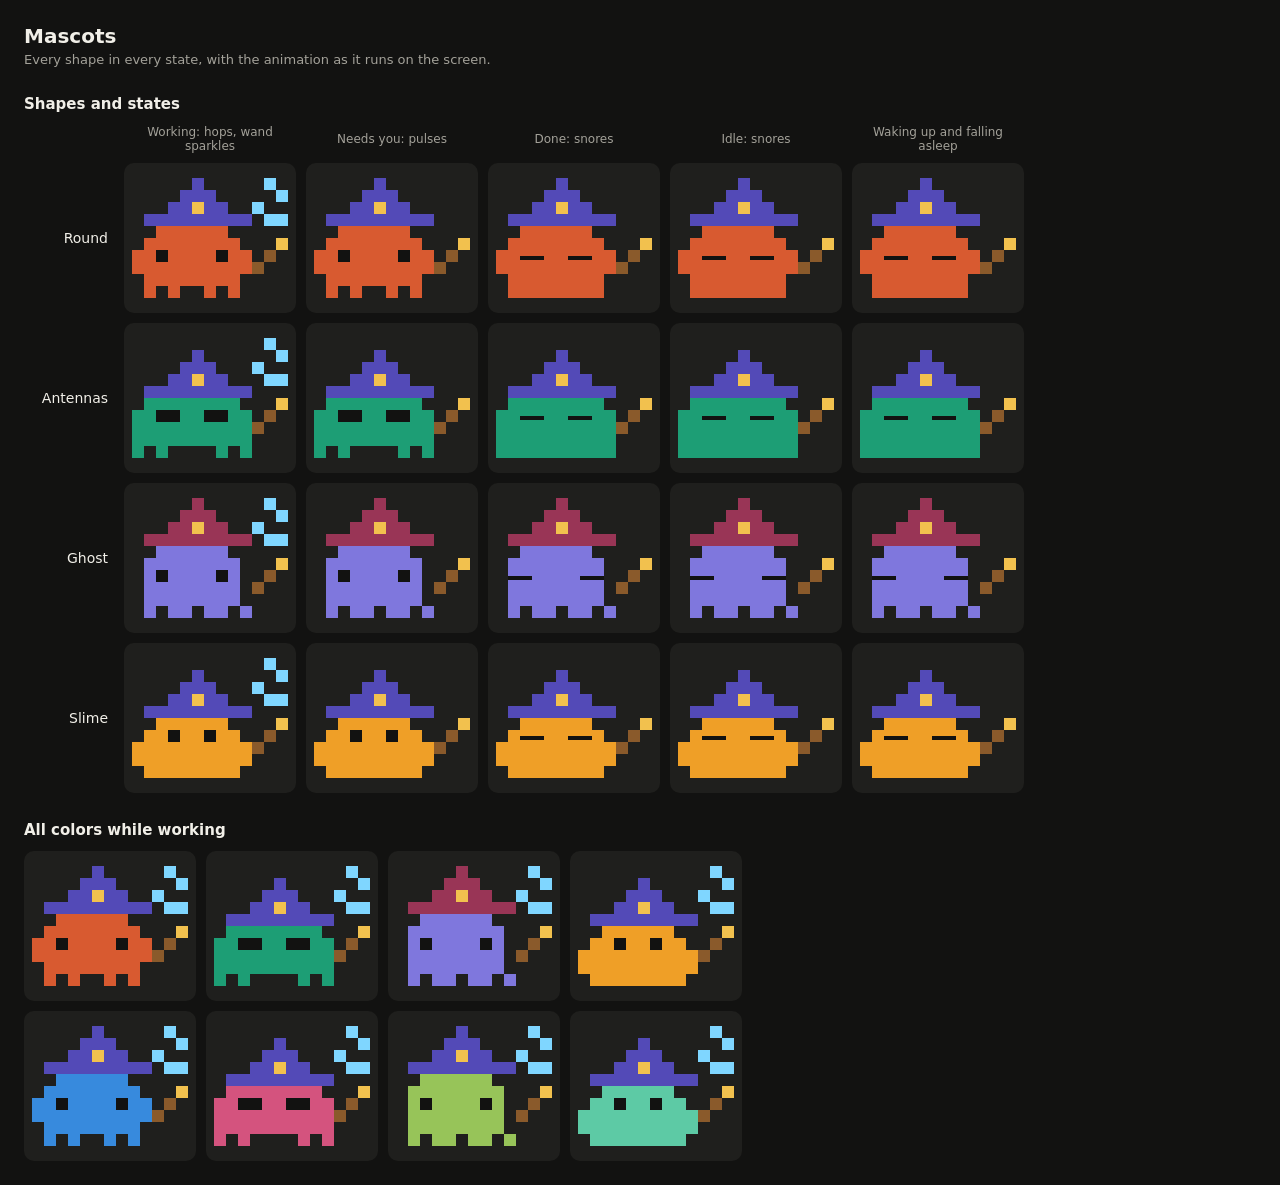
==== daemon/internal/server/web/gallery.html @ 6d56b07d "Let the mascot fall asleep when its agent stops working When an agent goes from working or waiting t" ====
<!doctype html>
<html lang="en">
<head>
<meta charset="utf-8">
<meta name="viewport" content="width=device-width, initial-scale=1">
<title>ai-desk mascots</title>
<style>
  body { margin: 0; padding: 24px; background: #121211; color: #f1efe8; font-family: system-ui, "Segoe UI", sans-serif; }
  h1 { font-size: 20px; font-weight: 600; margin: 0 0 4px; }
  h2 { font-size: 15px; font-weight: 600; margin: 28px 0 12px; }
  p { color: #a3a199; font-size: 13px; margin: 0; }
  .table { display: grid; grid-template-columns: 90px repeat(5, 172px); gap: 10px; align-items: center; }
  .colors { display: grid; grid-template-columns: repeat(4, 172px); gap: 10px; }
  .head { font-size: 12px; color: #a3a199; text-align: center; }
  .row { font-size: 14px; text-align: right; padding-right: 6px; }
  .cell { background: #1f1f1d; border-radius: 10px; height: 150px; display: flex; align-items: center; justify-content: center; }
  /* Twice the mascot's 78x60 canvas, so its pixels stay sharp. */
  .cell svg.mascot { width: 156px; height: 120px; }
</style>
<link rel="stylesheet" href="mascot.css">
</head>
<body>
<h1>Mascots</h1>
<p>Every shape in every state, with the animation as it runs on the screen.</p>

<h2>Shapes and states</h2>
<div class="table" id="states"></div>

<h2>All colors while working</h2>
<div class="colors" id="colors"></div>

<script src="mascot.js"></script>
<script>
const STATES = [
  ["working", "Working: hops, wand sparkles"],
  ["waiting", "Needs you: pulses"],
  ["done", "Done: snores"],
  ["idle", "Idle: snores"],
  ["cycle", "Waking up and falling asleep"],
];
const NAMES = ["Round", "Antennas", "Ghost", "Slime"];
// "cycle" isn't a status: it loops sleep, wake up, work, fall asleep (filled in below).
const cell = (index, status) => status === "cycle"
  ? `<div class="cell cycle" data-index="${index}"></div>`
  : `<div class="cell ${status}">${mascotSVG(index, status)}</div>`;

let html = `<div></div>${STATES.map(([, label]) => `<div class="head">${label}</div>`).join("")}`;
NAMES.forEach((name, shape) => {
  html += `<div class="row">${name}</div>${STATES.map(([status]) => cell(shape, status)).join("")}`;
});
document.getElementById("states").innerHTML = html;
document.getElementById("colors").innerHTML = COLORS.map((_, i) => cell(i, "working")).join("");

// Loop: asleep, wake up, work, fall asleep, again.
const PHASES = [
  ["sleep", 1000, "done", null],
  ["wake", TRANSITION, "working", "wake"],
  ["work", 1600, "working", null],
  ["fall", TRANSITION, "done", "sleep"],
];
const LOOP = PHASES.reduce((sum, [, ms]) => sum + ms, 0);
setInterval(() => {
  let t = Date.now() % LOOP;
  const [name, , status, kind] = PHASES.find(([, ms]) => (t -= ms) < 0);
  document.querySelectorAll(".cycle").forEach(el => {
    if (el.dataset.phase === name) return;
    el.dataset.phase = name;
    el.className = `cell cycle ${status}`;
    el.innerHTML = mascotSVG(Number(el.dataset.index), status, kind && { kind, ago: 0 });
  });
}, 50);
</script>
</body>
</html>
---- daemon/internal/server/web/mascot.css ----
/* The agent mascot, shared by the simulator and the gallery (mascot.js draws it). */
svg.mascot { image-rendering: pixelated; flex-shrink: 0; }
@keyframes bob { 0%, 100% { transform: translateY(0) } 50% { transform: translateY(-4px) } }
@keyframes pulse { 0%, 100% { opacity: 1 } 50% { opacity: .4 } }
.working svg.mascot { animation: bob .8s ease-in-out infinite; }
.waiting svg.mascot { animation: pulse 1.1s ease-in-out infinite; }
/* Two-frame animations inside the mascot (wand sparkles). */
.mascot .fr { animation: frames .7s linear infinite; }
@keyframes frames { 0%, 49.99% { opacity: 1 } 50%, 100% { opacity: 0 } }
/* Sleeping mascot: breathes, and Zs float up from the hat (3 s = SNORE in the script). */
.mascot .snore { animation: breathe 3s ease-in-out infinite; transform-box: fill-box; transform-origin: 50% 100%; }
@keyframes breathe { 0%, 100% { transform: scale(1, 1) } 50% { transform: scale(1.04, 1.08) } }
.mascot .zzz { opacity: 0; animation: zzz 3s linear infinite; transform-box: fill-box; transform-origin: center; }
@keyframes zzz {
  0% { transform: translate(0, 0) scale(.5); opacity: 0 }
  15% { opacity: 1 }
  100% { transform: translate(14px, -26px) scale(1.3); opacity: 0 }
}
/* Changing between asleep and awake (1.8 s = TRANSITION in mascot.js): seven
   eye frames shown in turn, played once; the last frame stays. Meanwhile the
   card's own hop or pulse waits. */
svg.mascot.changing { animation: none; }
.mascot .tr { opacity: 0; animation-duration: 1.8s; animation-timing-function: linear; animation-iteration-count: 1; animation-fill-mode: forwards; }

/* Waking up: asleep, eyes half open, open, a blink, open, a blink, then wide
   awake with a little hop. */
.mascot .wk0 { animation-name: wk0; }
.mascot .wk1 { animation-name: wk1; }
.mascot .wk2 { animation-name: wk2; }
.mascot .wk3 { animation-name: wk3; }
.mascot .wk4 { animation-name: wk4; }
.mascot .wk5 { animation-name: wk5; }
.mascot .wk6 { animation-name: wk6; }
@keyframes wk0 { 0%, 21.99% { opacity: 1 } 22%, 100% { opacity: 0 } }
@keyframes wk1 { 0%, 21.99% { opacity: 0 } 22%, 35.99% { opacity: 1 } 36%, 100% { opacity: 0 } }
@keyframes wk2 { 0%, 35.99% { opacity: 0 } 36%, 47.99% { opacity: 1 } 48%, 100% { opacity: 0 } }
@keyframes wk3 { 0%, 47.99% { opacity: 0 } 48%, 54.99% { opacity: 1 } 55%, 100% { opacity: 0 } }
@keyframes wk4 { 0%, 54.99% { opacity: 0 } 55%, 67.99% { opacity: 1 } 68%, 100% { opacity: 0 } }
@keyframes wk5 { 0%, 67.99% { opacity: 0 } 68%, 73.99% { opacity: 1 } 74%, 100% { opacity: 0 } }
@keyframes wk6 {
  0%, 73.99% { opacity: 0; transform: translateY(0) }
  74% { opacity: 1; transform: translateY(0) }
  84% { opacity: 1; transform: translateY(-4px) }
  100% { opacity: 1; transform: translateY(0) }
}

/* Falling asleep: eyes open, droop, snap open again, droop for longer, close,
   one last peek, closed. The mascot sinks a little as it settles. */
.mascot .fa0 { animation-name: fa0; }
.mascot .fa1 { animation-name: fa1; }
.mascot .fa2 { animation-name: fa2; }
.mascot .fa3 { animation-name: fa3; }
.mascot .fa4 { animation-name: fa4; }
.mascot .fa5 { animation-name: fa5; }
.mascot .fa6 { animation-name: fa6; }
@keyframes fa0 { 0%, 24.99% { opacity: 1 } 25%, 100% { opacity: 0 } }
@keyframes fa1 { 0%, 24.99% { opacity: 0 } 25%, 39.99% { opacity: 1 } 40%, 100% { opacity: 0 } }
@keyframes fa2 { 0%, 39.99% { opacity: 0 } 40%, 47.99% { opacity: 1 } 48%, 100% { opacity: 0 } }
@keyframes fa3 { 0%, 47.99% { opacity: 0 } 48%, 67.99% { opacity: 1 } 68%, 100% { opacity: 0 } }
@keyframes fa4 { 0%, 67.99% { opacity: 0 } 68%, 77.99% { opacity: 1 } 78%, 100% { opacity: 0 } }
@keyframes fa5 { 0%, 77.99% { opacity: 0 } 78%, 85.99% { opacity: 1 } 86%, 100% { opacity: 0 } }
@keyframes fa6 {
  0%, 85.99% { opacity: 0; transform: translateY(0) }
  86% { opacity: 1; transform: translateY(0) }
  93% { opacity: 1; transform: translateY(2px) }
  100% { opacity: 1; transform: translateY(0) }
}
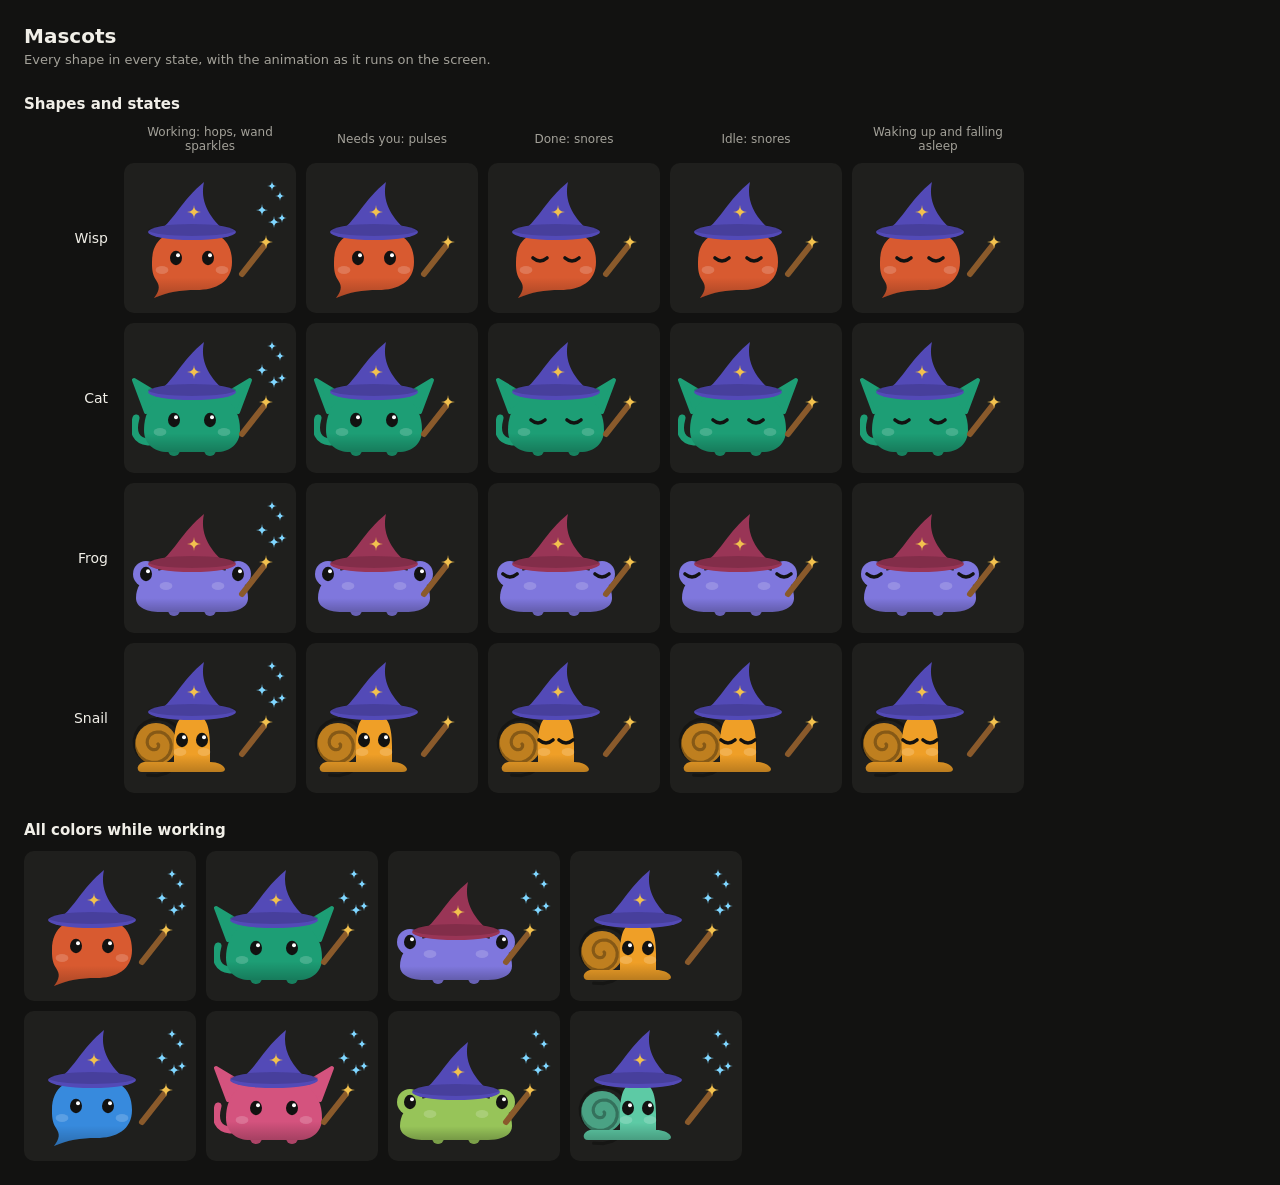
==== commit 8101c194: "Replace the pixel mascots with smooth ones: wisp, cat, frog and snail" ====
--- a/daemon/internal/server/web/gallery.html
+++ b/daemon/internal/server/web/gallery.html
@@ -14,7 +14,7 @@
   .head { font-size: 12px; color: #a3a199; text-align: center; }
   .row { font-size: 14px; text-align: right; padding-right: 6px; }
   .cell { background: #1f1f1d; border-radius: 10px; height: 150px; display: flex; align-items: center; justify-content: center; }
-  /* Twice the mascot's 78x60 canvas, so its pixels stay sharp. */
+  /* Twice the mascot's 78x60 canvas. */
   .cell svg.mascot { width: 156px; height: 120px; }
 </style>
 <link rel="stylesheet" href="mascot.css">
@@ -38,7 +38,7 @@
   ["idle", "Idle: snores"],
   ["cycle", "Waking up and falling asleep"],
 ];
-const NAMES = ["Round", "Antennas", "Ghost", "Slime"];
+const NAMES = ["Wisp", "Cat", "Frog", "Snail"];
 // "cycle" isn't a status: it loops sleep, wake up, work, fall asleep (filled in below).
 const cell = (index, status) => status === "cycle"
   ? `<div class="cell cycle" data-index="${index}"></div>`
@@ -51,24 +51,34 @@
 document.getElementById("states").innerHTML = html;
 document.getElementById("colors").innerHTML = COLORS.map((_, i) => cell(i, "working")).join("");
 
-// Loop: asleep, wake up, work, fall asleep, again.
+// Loop: asleep, wake up, work, fall asleep, again. Like the screen, each
+// redraw passes how long ago the last change started, so animations carry on
+// smoothly from it.
 const PHASES = [
-  ["sleep", 1000, "done", null],
-  ["wake", TRANSITION, "working", "wake"],
-  ["work", 1600, "working", null],
-  ["fall", TRANSITION, "done", "sleep"],
+  ["sleep", 1000, "done", "sleep"],
+  ["wake", TRANSITIONS.wake.ms, "working", "wake"],
+  ["work", 1600, "working", "wake"],
+  ["fall", TRANSITIONS.sleep.ms, "done", "sleep"],
 ];
 const LOOP = PHASES.reduce((sum, [, ms]) => sum + ms, 0);
 setInterval(() => {
-  let t = Date.now() % LOOP;
-  const [name, , status, kind] = PHASES.find(([, ms]) => (t -= ms) < 0);
+  const now = Date.now();
+  const loopStart = now - (now % LOOP);
+  let start = loopStart, phase;
+  for (const p of PHASES) { if (now < start + p[1]) { phase = p; break; } start += p[1]; }
+  const [name, , status, kind] = phase;
+  // When the current kind of change began: this phase for "wake"/"fall",
+  // the phase before it for "work"/"sleep".
+  const changeStart = name === "work" ? start - TRANSITIONS.wake.ms : name === "sleep" ? loopStart - TRANSITIONS.sleep.ms : start;
   document.querySelectorAll(".cycle").forEach(el => {
     if (el.dataset.phase === name) return;
     el.dataset.phase = name;
     el.className = `cell cycle ${status}`;
-    el.innerHTML = mascotSVG(Number(el.dataset.index), status, kind && { kind, ago: 0 });
+    // Like the screen: a change eases back from the pose the mascot has right now.
+    const pose = name === "wake" || name === "fall" ? poseOf(el.querySelector("svg.mascot")) : {};
+    el.innerHTML = mascotSVG(Number(el.dataset.index), status, { kind, ago: now - changeStart, ...pose });
   });
-}, 50);
+}, 20);
 </script>
 </body>
 </html>
--- a/daemon/internal/server/web/mascot.css
+++ b/daemon/internal/server/web/mascot.css
@@ -1,11 +1,11 @@
 /* The agent mascot, shared by the simulator and the gallery (mascot.js draws it). */
-svg.mascot { image-rendering: pixelated; flex-shrink: 0; }
+svg.mascot { flex-shrink: 0; }
 @keyframes bob { 0%, 100% { transform: translateY(0) } 50% { transform: translateY(-4px) } }
 @keyframes pulse { 0%, 100% { opacity: 1 } 50% { opacity: .4 } }
 .working svg.mascot { animation: bob .8s ease-in-out infinite; }
 .waiting svg.mascot { animation: pulse 1.1s ease-in-out infinite; }
 /* Two-frame animations inside the mascot (wand sparkles). */
-.mascot .fr { animation: frames .7s linear infinite; }
+.mascot .fr { animation: frames .8s linear infinite; }
 @keyframes frames { 0%, 49.99% { opacity: 1 } 50%, 100% { opacity: 0 } }
 /* Sleeping mascot: breathes, and Zs float up from the hat (3 s = SNORE in the script). */
 .mascot .snore { animation: breathe 3s ease-in-out infinite; transform-box: fill-box; transform-origin: 50% 100%; }
@@ -16,52 +16,12 @@
   15% { opacity: 1 }
   100% { transform: translate(14px, -26px) scale(1.3); opacity: 0 }
 }
-/* Changing between asleep and awake (1.8 s = TRANSITION in mascot.js): seven
-   eye frames shown in turn, played once; the last frame stays. Meanwhile the
-   card's own hop or pulse waits. */
-svg.mascot.changing { animation: none; }
-.mascot .tr { opacity: 0; animation-duration: 1.8s; animation-timing-function: linear; animation-iteration-count: 1; animation-fill-mode: forwards; }
-
-/* Waking up: asleep, eyes half open, open, a blink, open, a blink, then wide
-   awake with a little hop. */
-.mascot .wk0 { animation-name: wk0; }
-.mascot .wk1 { animation-name: wk1; }
-.mascot .wk2 { animation-name: wk2; }
-.mascot .wk3 { animation-name: wk3; }
-.mascot .wk4 { animation-name: wk4; }
-.mascot .wk5 { animation-name: wk5; }
-.mascot .wk6 { animation-name: wk6; }
-@keyframes wk0 { 0%, 21.99% { opacity: 1 } 22%, 100% { opacity: 0 } }
-@keyframes wk1 { 0%, 21.99% { opacity: 0 } 22%, 35.99% { opacity: 1 } 36%, 100% { opacity: 0 } }
-@keyframes wk2 { 0%, 35.99% { opacity: 0 } 36%, 47.99% { opacity: 1 } 48%, 100% { opacity: 0 } }
-@keyframes wk3 { 0%, 47.99% { opacity: 0 } 48%, 54.99% { opacity: 1 } 55%, 100% { opacity: 0 } }
-@keyframes wk4 { 0%, 54.99% { opacity: 0 } 55%, 67.99% { opacity: 1 } 68%, 100% { opacity: 0 } }
-@keyframes wk5 { 0%, 67.99% { opacity: 0 } 68%, 73.99% { opacity: 1 } 74%, 100% { opacity: 0 } }
-@keyframes wk6 {
-  0%, 73.99% { opacity: 0; transform: translateY(0) }
-  74% { opacity: 1; transform: translateY(0) }
-  84% { opacity: 1; transform: translateY(-4px) }
-  100% { opacity: 1; transform: translateY(0) }
+/* Changing between asleep and awake: eye frames shown in turn, played once
+   (the frames and their keyframes come from TRANSITIONS in mascot.js). The
+   mascot eases back from where its hop or pulse was when the change began. */
+svg.mascot.changing { animation: land .35s ease-out 1 forwards; }
+@keyframes land {
+  from { transform: translateY(var(--from-y, 0)); opacity: var(--from-o, 1) }
+  to { transform: translateY(0); opacity: 1 }
 }
-
-/* Falling asleep: eyes open, droop, snap open again, droop for longer, close,
-   one last peek, closed. The mascot sinks a little as it settles. */
-.mascot .fa0 { animation-name: fa0; }
-.mascot .fa1 { animation-name: fa1; }
-.mascot .fa2 { animation-name: fa2; }
-.mascot .fa3 { animation-name: fa3; }
-.mascot .fa4 { animation-name: fa4; }
-.mascot .fa5 { animation-name: fa5; }
-.mascot .fa6 { animation-name: fa6; }
-@keyframes fa0 { 0%, 24.99% { opacity: 1 } 25%, 100% { opacity: 0 } }
-@keyframes fa1 { 0%, 24.99% { opacity: 0 } 25%, 39.99% { opacity: 1 } 40%, 100% { opacity: 0 } }
-@keyframes fa2 { 0%, 39.99% { opacity: 0 } 40%, 47.99% { opacity: 1 } 48%, 100% { opacity: 0 } }
-@keyframes fa3 { 0%, 47.99% { opacity: 0 } 48%, 67.99% { opacity: 1 } 68%, 100% { opacity: 0 } }
-@keyframes fa4 { 0%, 67.99% { opacity: 0 } 68%, 77.99% { opacity: 1 } 78%, 100% { opacity: 0 } }
-@keyframes fa5 { 0%, 77.99% { opacity: 0 } 78%, 85.99% { opacity: 1 } 86%, 100% { opacity: 0 } }
-@keyframes fa6 {
-  0%, 85.99% { opacity: 0; transform: translateY(0) }
-  86% { opacity: 1; transform: translateY(0) }
-  93% { opacity: 1; transform: translateY(2px) }
-  100% { opacity: 1; transform: translateY(0) }
-}
+.mascot .tr { opacity: 0; animation-timing-function: step-end; animation-iteration-count: 1; animation-fill-mode: forwards; }
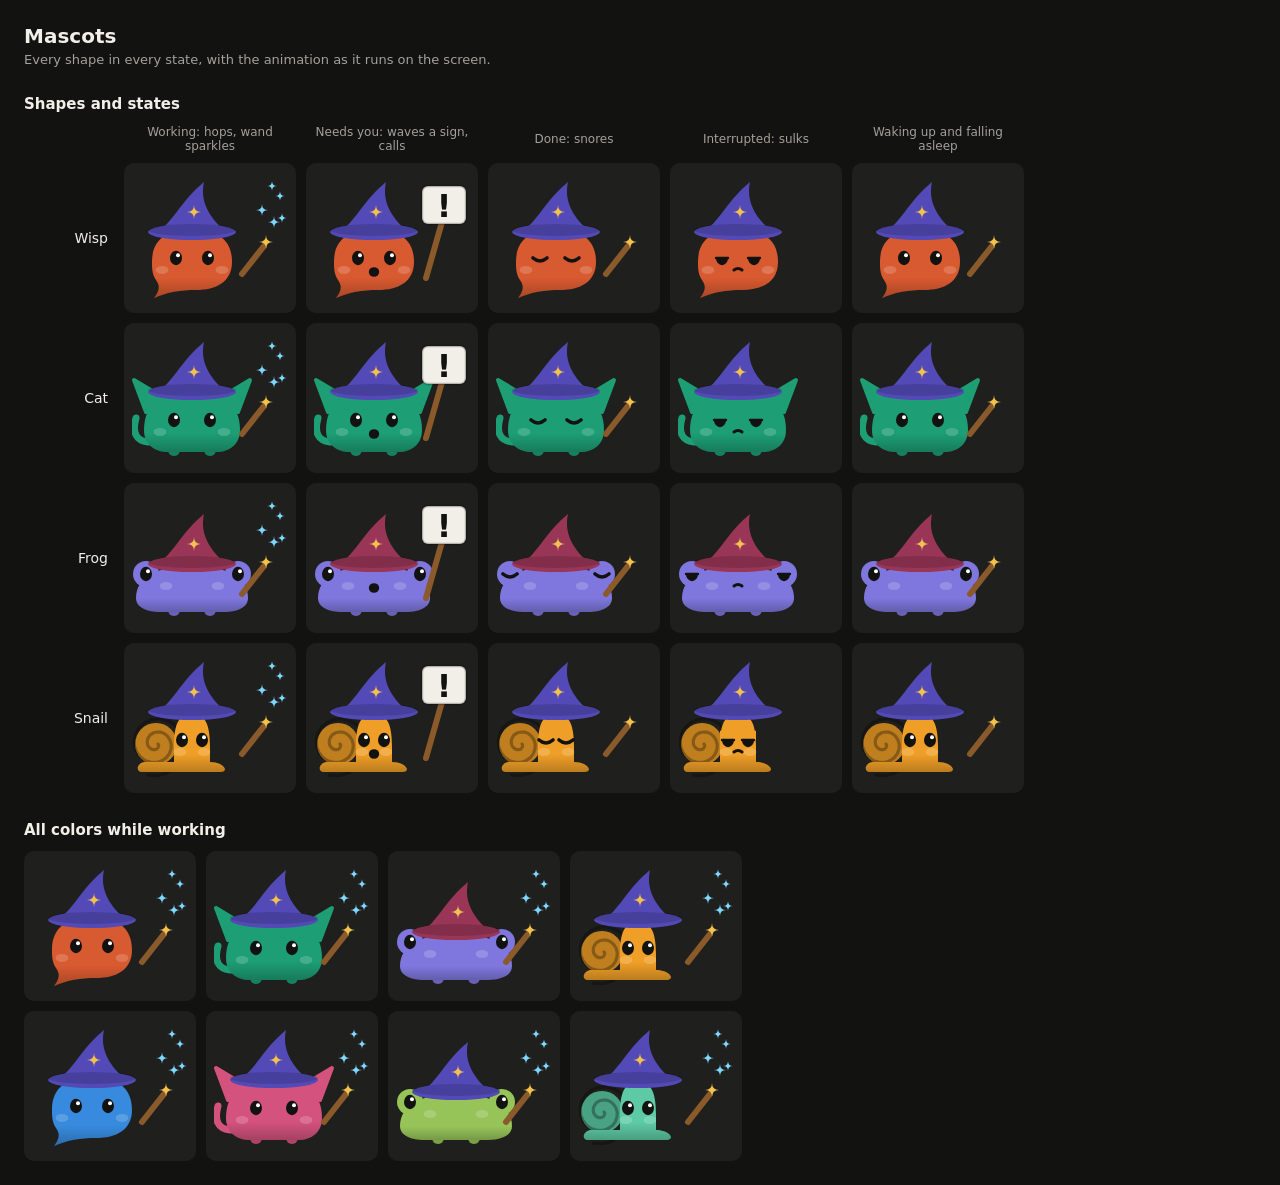
==== commit cb3e717f: "Livelier mascots: calling, blinking, sulking, and bigger on screen - Needs you: instead of pulsing, " ====
--- a/daemon/internal/server/web/gallery.html
+++ b/daemon/internal/server/web/gallery.html
@@ -33,9 +33,10 @@
 <script>
 const STATES = [
   ["working", "Working: hops, wand sparkles"],
-  ["waiting", "Needs you: pulses"],
+  ["waiting", "Needs you: waves a sign, calls"],
+  // Idle (a session with no prompt yet) looks the same as done, so it isn't shown.
   ["done", "Done: snores"],
-  ["idle", "Idle: snores"],
+  ["interrupted", "Interrupted: sulks"],
   ["cycle", "Waking up and falling asleep"],
 ];
 const NAMES = ["Wisp", "Cat", "Frog", "Snail"];
--- a/daemon/internal/server/web/mascot.css
+++ b/daemon/internal/server/web/mascot.css
@@ -1,9 +1,60 @@
 /* The agent mascot, shared by the simulator and the gallery (mascot.js draws it). */
 svg.mascot { flex-shrink: 0; }
 @keyframes bob { 0%, 100% { transform: translateY(0) } 50% { transform: translateY(-4px) } }
-@keyframes pulse { 0%, 100% { opacity: 1 } 50% { opacity: .4 } }
-.working svg.mascot { animation: bob .8s ease-in-out infinite; }
-.waiting svg.mascot { animation: pulse 1.1s ease-in-out infinite; }
+.working svg.mascot, .waiting svg.mascot { animation: bob .8s ease-in-out infinite; }
+/* Needs you: the sign waves a few times, then rests until the next wave
+   (6 s = WAVE in the script; the wave itself takes about 0.9 s). It turns
+   around the hand holding the stick. */
+.mascot .sign { animation: wave 6s ease-in-out infinite; transform-box: view-box; transform-origin: 56px 50px; }
+@keyframes wave {
+  0%, 15%, 100% { transform: rotate(0) }
+  3%, 9% { transform: rotate(-14deg) }
+  6%, 12% { transform: rotate(10deg) }
+}
+/* Calling mouth: hidden, then opens twice with the wave ("hey, hey!") and closes. */
+.mascot .call { animation: call 6s ease-in-out infinite; transform-box: fill-box; transform-origin: center; }
+@keyframes call {
+  0%, 15%, 100% { transform: scale(1, 0) }
+  3%, 10% { transform: scale(1, 1) }
+  6.5% { transform: scale(1, .25) }
+}
+/* Working: a quick blink once every 4 s (BLINK in the script), about 0.2 s long. */
+.mascot .blink { animation: blink 4s linear infinite; transform-box: fill-box; transform-origin: center; }
+@keyframes blink {
+  0%, 95%, 100% { transform: scale(1, 1) }
+  97.5% { transform: scale(1, .1) }
+}
+/* Interrupted: sulks with its nose in the air. The face sits up and to one
+   side, then turns to the other every 4 s (SWING in the script, 8 s for both
+   sides), and a "hmph" puff pops out on the side it turns to. */
+.mascot .sulk-swing { animation: sulk-swing 8s ease-in-out infinite; }
+@keyframes sulk-swing {
+  0%, 45%, 100% { transform: translate(-4px, -4px) }
+  50%, 95% { transform: translate(4px, -4px) }
+}
+.mascot .sulk-puff-l, .mascot .sulk-puff-r { opacity: 0; animation: 8s ease-out infinite; }
+.mascot .sulk-puff-l { animation-name: sulk-puff-l; }
+.mascot .sulk-puff-r { animation-name: sulk-puff-r; }
+@keyframes sulk-puff-l {
+  0% { opacity: .8; transform: translate(0, 0) }
+  20%, 100% { opacity: 0; transform: translate(-3px, -5px) }
+}
+@keyframes sulk-puff-r {
+  0%, 49.9% { opacity: 0; transform: translate(0, 0) }
+  50% { opacity: .8; transform: translate(0, 0) }
+  70%, 100% { opacity: 0; transform: translate(3px, -5px) }
+}
+/* Into the sulk (and back out of it): the face slides between the middle and
+   up to the side (0.5 s = SULK_MS in the script) while the open eyes swap
+   for the sulking face (or back). */
+.mascot .sulk { animation: sulk-in ease-out 1 forwards; }
+@keyframes sulk-in { from { transform: translate(0, 0) } to { transform: translate(-4px, -4px) } }
+.mascot .unsulk { animation: sulk-out ease-in-out 1 forwards; }
+@keyframes sulk-out { from { transform: translate(var(--from-fx, -4px), -4px) } to { transform: translate(0, 0) } }
+.mascot .swap-out { animation: swap-out step-end 1 forwards; }
+@keyframes swap-out { 0% { opacity: 1 } 40%, 100% { opacity: 0 } }
+.mascot .swap-in { opacity: 0; animation: swap-in step-end 1 forwards; }
+@keyframes swap-in { 0% { opacity: 0 } 40%, 100% { opacity: 1 } }
 /* Two-frame animations inside the mascot (wand sparkles). */
 .mascot .fr { animation: frames .8s linear infinite; }
 @keyframes frames { 0%, 49.99% { opacity: 1 } 50%, 100% { opacity: 0 } }
@@ -18,7 +69,7 @@
 }
 /* Changing between asleep and awake: eye frames shown in turn, played once
    (the frames and their keyframes come from TRANSITIONS in mascot.js). The
-   mascot eases back from where its hop or pulse was when the change began. */
+   mascot eases back from where its hop was when the change began. */
 svg.mascot.changing { animation: land .35s ease-out 1 forwards; }
 @keyframes land {
   from { transform: translateY(var(--from-y, 0)); opacity: var(--from-o, 1) }
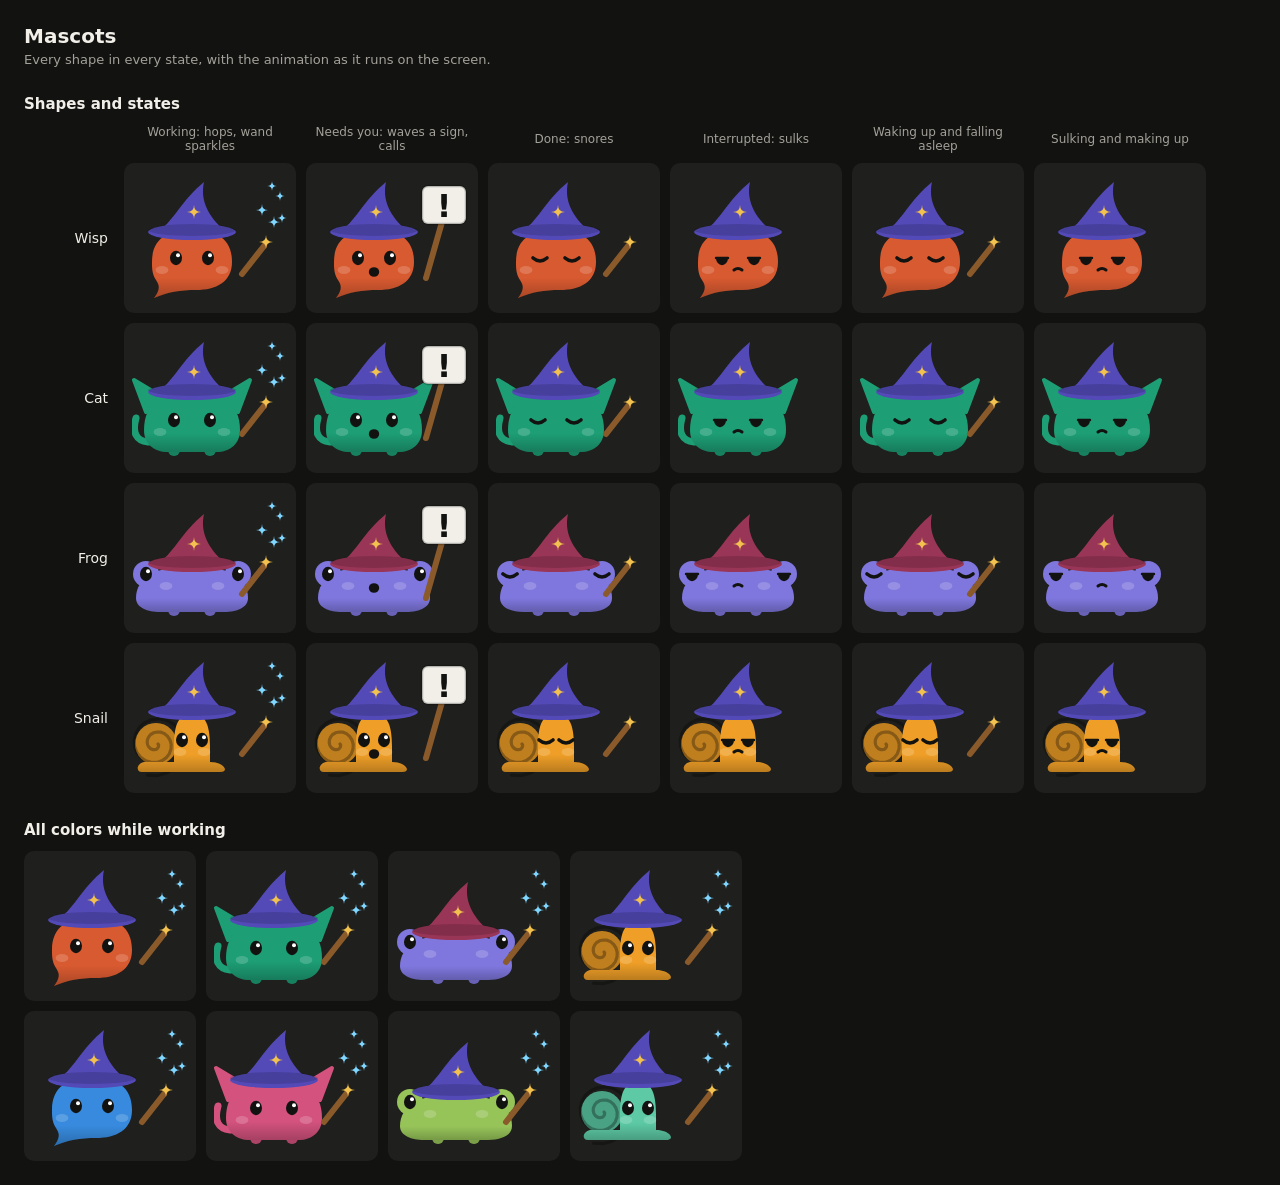
==== commit c4618433: "Show sulking and making up in the mascot gallery A new looping column next to waking up and falling " ====
--- a/daemon/internal/server/web/gallery.html
+++ b/daemon/internal/server/web/gallery.html
@@ -9,7 +9,7 @@
   h1 { font-size: 20px; font-weight: 600; margin: 0 0 4px; }
   h2 { font-size: 15px; font-weight: 600; margin: 28px 0 12px; }
   p { color: #a3a199; font-size: 13px; margin: 0; }
-  .table { display: grid; grid-template-columns: 90px repeat(5, 172px); gap: 10px; align-items: center; }
+  .table { display: grid; grid-template-columns: 90px repeat(6, 172px); gap: 10px; align-items: center; }
   .colors { display: grid; grid-template-columns: repeat(4, 172px); gap: 10px; }
   .head { font-size: 12px; color: #a3a199; text-align: center; }
   .row { font-size: 14px; text-align: right; padding-right: 6px; }
@@ -37,12 +37,13 @@
   // Idle (a session with no prompt yet) looks the same as done, so it isn't shown.
   ["done", "Done: snores"],
   ["interrupted", "Interrupted: sulks"],
-  ["cycle", "Waking up and falling asleep"],
+  ["cycle:sleep", "Waking up and falling asleep"],
+  ["cycle:sulk", "Sulking and making up"],
 ];
 const NAMES = ["Wisp", "Cat", "Frog", "Snail"];
-// "cycle" isn't a status: it loops sleep, wake up, work, fall asleep (filled in below).
-const cell = (index, status) => status === "cycle"
-  ? `<div class="cell cycle" data-index="${index}"></div>`
+// "cycle:..." isn't a status: it loops one of the CYCLES below (filled in there).
+const cell = (index, status) => status.startsWith("cycle:")
+  ? `<div class="cell cycle" data-index="${index}" data-cycle="${status.slice(6)}"></div>`
   : `<div class="cell ${status}">${mascotSVG(index, status)}</div>`;
 
 let html = `<div></div>${STATES.map(([, label]) => `<div class="head">${label}</div>`).join("")}`;
@@ -52,32 +53,53 @@
 document.getElementById("states").innerHTML = html;
 document.getElementById("colors").innerHTML = COLORS.map((_, i) => cell(i, "working")).join("");
 
-// Loop: asleep, wake up, work, fall asleep, again. Like the screen, each
-// redraw passes how long ago the last change started, so animations carry on
-// smoothly from it.
-const PHASES = [
-  ["sleep", 1000, "done", "sleep"],
-  ["wake", TRANSITIONS.wake.ms, "working", "wake"],
-  ["work", 1600, "working", "wake"],
-  ["fall", TRANSITIONS.sleep.ms, "done", "sleep"],
-];
-const LOOP = PHASES.reduce((sum, [, ms]) => sum + ms, 0);
+// Loops of changes between states. Like the screen, each redraw passes how
+// long ago the last change started, so animations carry on smoothly from it.
+// Each phase is [name, ms, status, kind of the change it's in, whether the
+// change starts with this phase].
+const CYCLES = {
+  // asleep, wake up, work, fall asleep, again
+  sleep: [
+    ["sleep", 1000, "done", "sleep"],
+    ["wake", TRANSITIONS.wake.ms, "working", "wake", true],
+    ["work", 1600, "working", "wake"],
+    ["fall", TRANSITIONS.sleep.ms, "done", "sleep", true],
+  ],
+  // work, get interrupted and sulk (a turn to each side), back to work, again
+  sulk: [
+    ["work", 1600, "working", "unsulk"],
+    ["sulk", SULK_MS, "interrupted", "sulk", true],
+    ["sulking", 2 * SWING, "interrupted", "sulk"],
+    ["unsulk", SULK_MS, "working", "unsulk", true],
+  ],
+};
+// Where in its loop each phase is, and when its change began (for a phase
+// that doesn't start a change, the last one that did, maybe in the loop before).
+for (const phases of Object.values(CYCLES)) {
+  const loop = phases.reduce((sum, [, ms]) => sum + ms, 0);
+  let at = 0;
+  phases.forEach(p => { p.at = at; at += p[1]; });
+  phases.forEach((p, i) => {
+    for (let j = i, wrap = 0; ; j--) {
+      if (j < 0) { j = phases.length - 1; wrap = loop; }
+      if (phases[j][4]) { p.changeAt = phases[j].at - wrap; break; }
+    }
+  });
+  phases.loop = loop;
+}
 setInterval(() => {
   const now = Date.now();
-  const loopStart = now - (now % LOOP);
-  let start = loopStart, phase;
-  for (const p of PHASES) { if (now < start + p[1]) { phase = p; break; } start += p[1]; }
-  const [name, , status, kind] = phase;
-  // When the current kind of change began: this phase for "wake"/"fall",
-  // the phase before it for "work"/"sleep".
-  const changeStart = name === "work" ? start - TRANSITIONS.wake.ms : name === "sleep" ? loopStart - TRANSITIONS.sleep.ms : start;
   document.querySelectorAll(".cycle").forEach(el => {
+    const phases = CYCLES[el.dataset.cycle];
+    const loopStart = now - (now % phases.loop);
+    const phase = phases.find(p => now < loopStart + p.at + p[1]);
+    const [name, , status, kind, starts] = phase;
     if (el.dataset.phase === name) return;
     el.dataset.phase = name;
     el.className = `cell cycle ${status}`;
     // Like the screen: a change eases back from the pose the mascot has right now.
-    const pose = name === "wake" || name === "fall" ? poseOf(el.querySelector("svg.mascot")) : {};
-    el.innerHTML = mascotSVG(Number(el.dataset.index), status, { kind, ago: now - changeStart, ...pose });
+    const pose = starts ? poseOf(el.querySelector("svg.mascot")) : {};
+    el.innerHTML = mascotSVG(Number(el.dataset.index), status, { kind, ago: now - (loopStart + phase.changeAt), ...pose });
   });
 }, 20);
 </script>
--- a/daemon/internal/server/web/mascot.css
+++ b/daemon/internal/server/web/mascot.css
@@ -25,12 +25,12 @@
   97.5% { transform: scale(1, .1) }
 }
 /* Interrupted: sulks with its nose in the air. The face sits up and to one
-   side, then turns to the other every 4 s (SWING in the script, 8 s for both
-   sides), and a "hmph" puff pops out on the side it turns to. */
+   side (how far: --sx and --sy, set per shape in the script), then turns
+   to the other every 4 s (SWING in the script, 8 s for both sides), and a "hmph" puff pops out on the side it turns to. */
 .mascot .sulk-swing { animation: sulk-swing 8s ease-in-out infinite; }
 @keyframes sulk-swing {
-  0%, 45%, 100% { transform: translate(-4px, -4px) }
-  50%, 95% { transform: translate(4px, -4px) }
+  0%, 45%, 100% { transform: translate(calc(-1 * var(--sx, 4px)), var(--sy, -4px)) }
+  50%, 95% { transform: translate(var(--sx, 4px), var(--sy, -4px)) }
 }
 .mascot .sulk-puff-l, .mascot .sulk-puff-r { opacity: 0; animation: 8s ease-out infinite; }
 .mascot .sulk-puff-l { animation-name: sulk-puff-l; }
@@ -48,9 +48,9 @@
    up to the side (0.5 s = SULK_MS in the script) while the open eyes swap
    for the sulking face (or back). */
 .mascot .sulk { animation: sulk-in ease-out 1 forwards; }
-@keyframes sulk-in { from { transform: translate(0, 0) } to { transform: translate(-4px, -4px) } }
+@keyframes sulk-in { from { transform: translate(0, 0) } to { transform: translate(calc(-1 * var(--sx, 4px)), var(--sy, -4px)) } }
 .mascot .unsulk { animation: sulk-out ease-in-out 1 forwards; }
-@keyframes sulk-out { from { transform: translate(var(--from-fx, -4px), -4px) } to { transform: translate(0, 0) } }
+@keyframes sulk-out { from { transform: translate(var(--from-fx, -4px), var(--sy, -4px)) } to { transform: translate(0, 0) } }
 .mascot .swap-out { animation: swap-out step-end 1 forwards; }
 @keyframes swap-out { 0% { opacity: 1 } 40%, 100% { opacity: 0 } }
 .mascot .swap-in { opacity: 0; animation: swap-in step-end 1 forwards; }
@@ -76,3 +76,33 @@
   to { transform: translateY(0); opacity: 1 }
 }
 .mascot .tr { opacity: 0; animation-timing-function: step-end; animation-iteration-count: 1; animation-fill-mode: forwards; }
+/* Campfire (campfireSVG in the script): the flame layers sway and stretch out
+   of step (0.9 s = FLICKER), the glow pulses with them, embers rise and fade
+   (2.4 s = EMBER). */
+.campfire-svg .flicker-a, .campfire-svg .flicker-b, .campfire-svg .flicker-c { transform-box: fill-box; transform-origin: 50% 100%; animation: .9s ease-in-out infinite; }
+.campfire-svg .flicker-a { animation-name: flicker-a; }
+.campfire-svg .flicker-b { animation-name: flicker-b; }
+.campfire-svg .flicker-c { animation-name: flicker-c; }
+@keyframes flicker-a { 0%, 100% { transform: scale(1, 1) skewX(0) } 33% { transform: scale(.96, 1.06) skewX(3deg) } 66% { transform: scale(1.03, .95) skewX(-2deg) } }
+@keyframes flicker-b { 0%, 100% { transform: scale(1, 1) skewX(0) } 40% { transform: scale(1.04, .92) skewX(-4deg) } 75% { transform: scale(.95, 1.08) skewX(3deg) } }
+@keyframes flicker-c { 0%, 100% { transform: scale(1, 1) } 50% { transform: scale(.9, 1.12) } }
+.campfire-svg .glow { transform-box: fill-box; transform-origin: center; animation: glow .9s ease-in-out infinite; }
+@keyframes glow { 0%, 100% { opacity: .22; transform: scale(1) } 50% { opacity: .32; transform: scale(1.06) } }
+.campfire-svg .ember { opacity: 0; animation: ember 2.4s linear infinite; }
+@keyframes ember {
+  0% { transform: translate(0, 0); opacity: 0 }
+  10% { opacity: 1 }
+  100% { transform: translate(3px, -30px); opacity: 0 }
+}
+/* Between jobs (life.js): looking around once (2.4 s = LOOK_MS in life.js),
+   waving the wand at a friend (1.3 s = WAVE_MS), walking with quick hops. */
+.mascot .look { animation: look 2.4s ease-in-out 1 forwards; }
+@keyframes look {
+  0%, 10% { transform: translateX(0) }
+  25%, 45% { transform: translateX(-2.2px) }
+  60%, 85% { transform: translateX(2.2px) }
+  100% { transform: translateX(0) }
+}
+.mascot .wand-wave { transform-box: view-box; transform-origin: 55px 48px; animation: wand-wave .65s ease-in-out 2; }
+@keyframes wand-wave { 0%, 100% { transform: rotate(0) } 30% { transform: rotate(-28deg) } 70% { transform: rotate(14deg) } }
+.walking svg.mascot { animation: bob .4s ease-in-out infinite; }
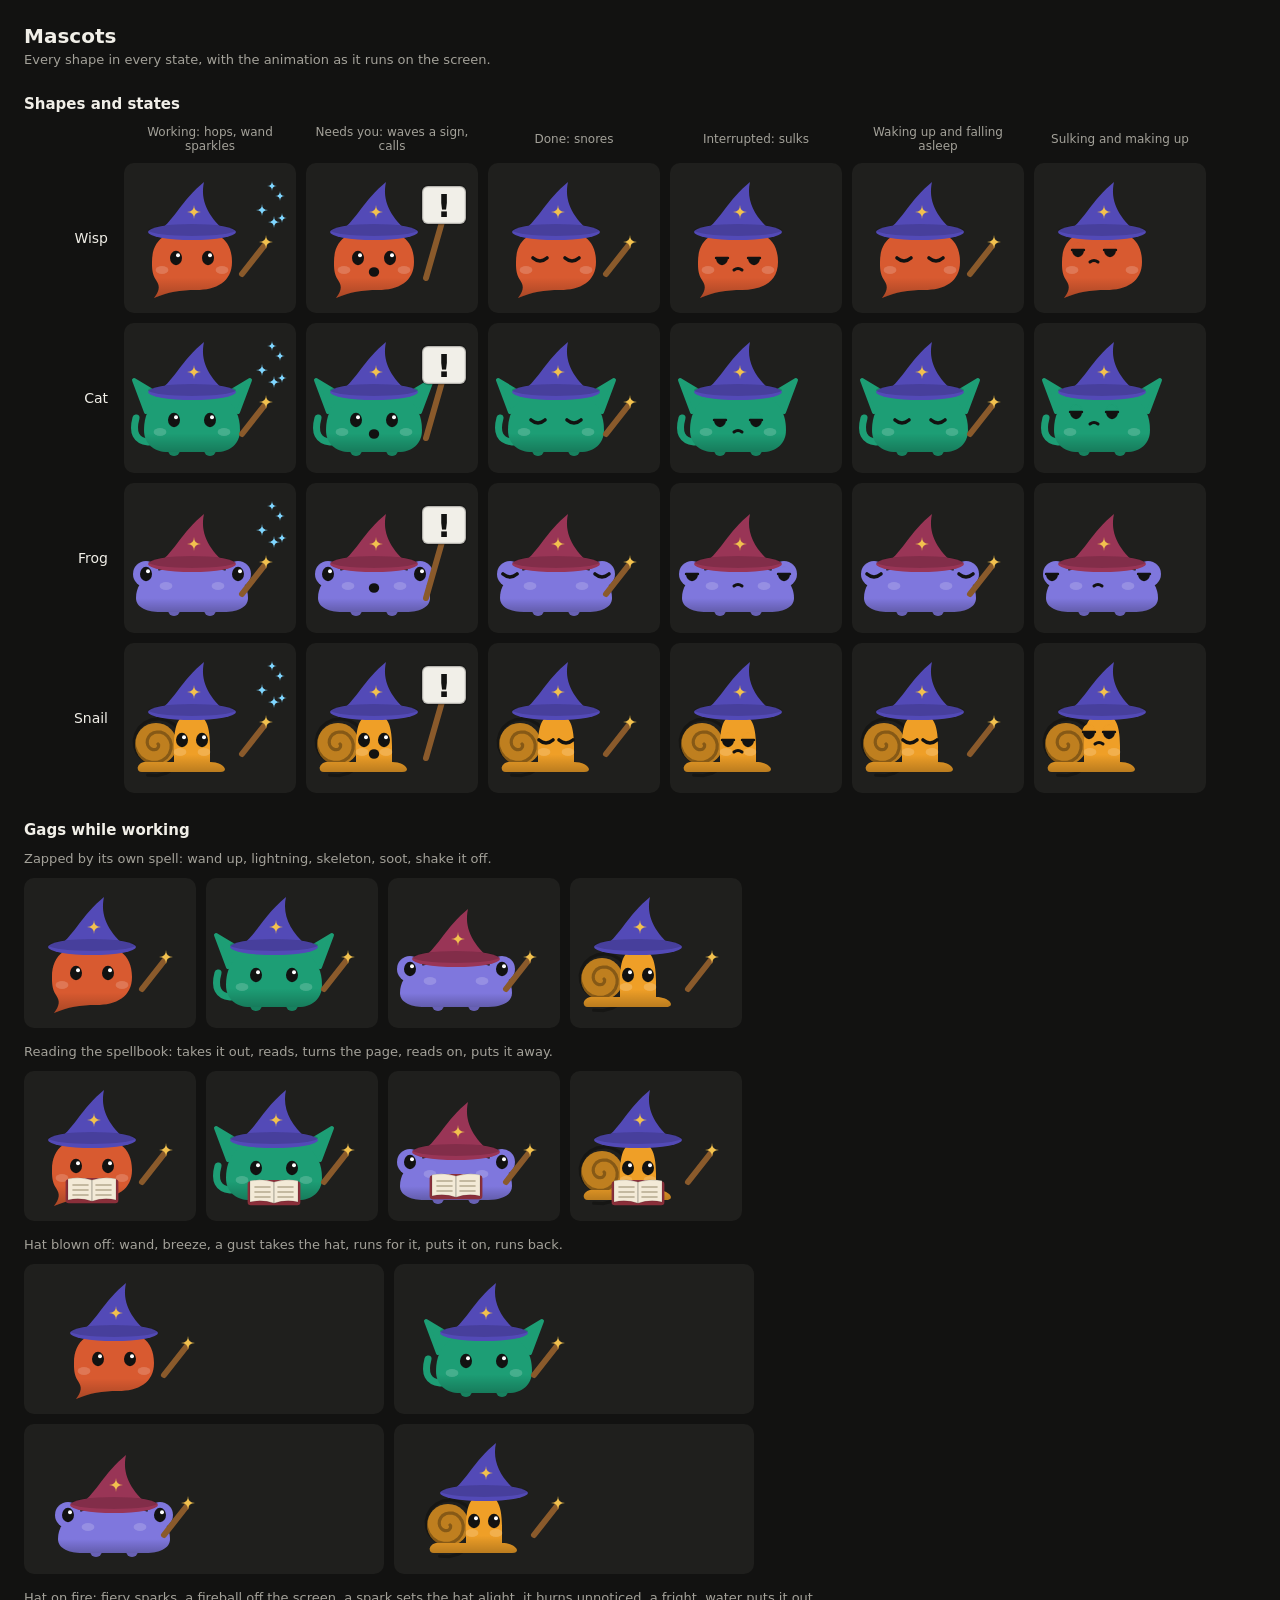
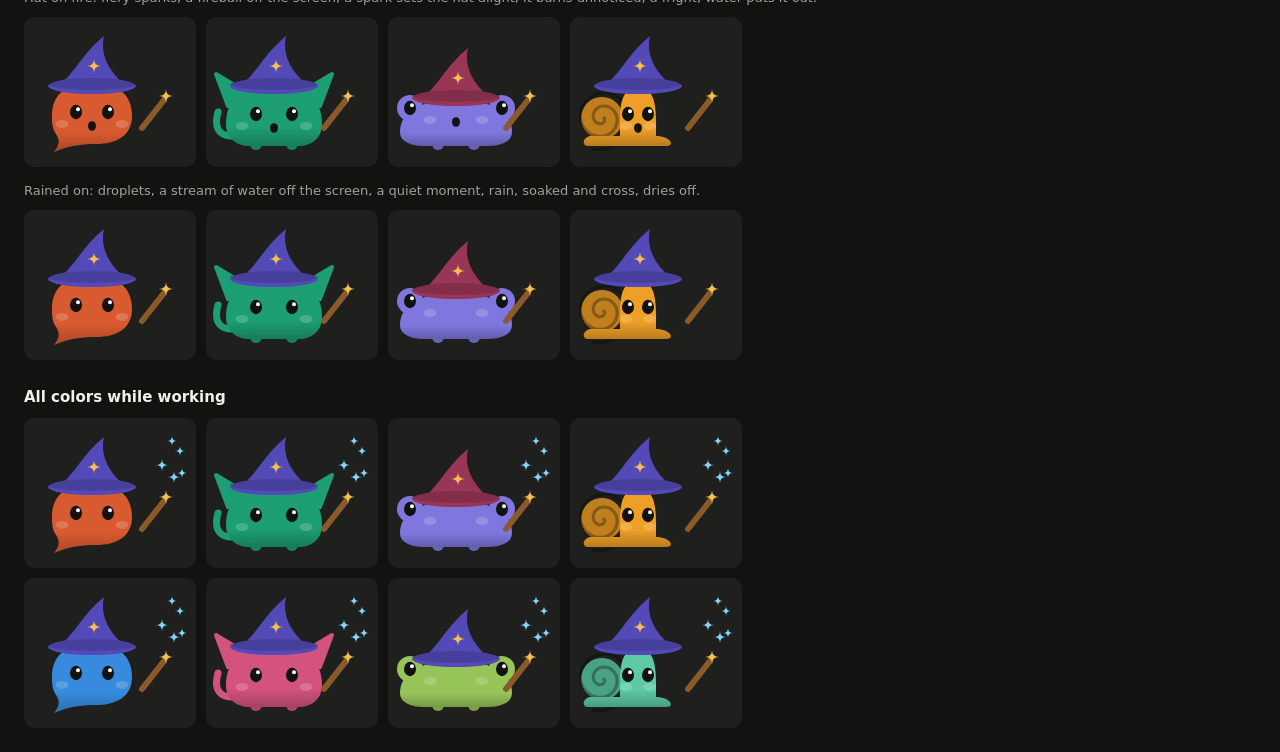
==== commit 1c6debd6: "Add spellbook shows to working mascots: zap, gust, fire and rain Every 5-20 s of work a mascot reads" ====
--- a/daemon/internal/server/web/gallery.html
+++ b/daemon/internal/server/web/gallery.html
@@ -16,6 +16,9 @@
   .cell { background: #1f1f1d; border-radius: 10px; height: 150px; display: flex; align-items: center; justify-content: center; }
   /* Twice the mascot's 78x60 canvas. */
   .cell svg.mascot { width: 156px; height: 120px; }
+  /* The gust's run for the hat goes well to the right of the mascot. */
+  .colors.wide { grid-template-columns: repeat(2, 360px); }
+  .wide .cell { justify-content: flex-start; padding-left: 30px; }
 </style>
 <link rel="stylesheet" href="mascot.css">
 </head>
@@ -25,6 +28,18 @@
 
 <h2>Shapes and states</h2>
 <div class="table" id="states"></div>
+
+<h2>Gags while working</h2>
+<p>Zapped by its own spell: wand up, lightning, skeleton, soot, shake it off.</p>
+<div class="colors" id="gags" style="margin-top: 12px"></div>
+<p style="margin-top: 16px">Reading the spellbook: takes it out, reads, turns the page, reads on, puts it away.</p>
+<div class="colors" id="gags-read" style="margin-top: 12px"></div>
+<p style="margin-top: 16px">Hat blown off: wand, breeze, a gust takes the hat, runs for it, puts it on, runs back.</p>
+<div class="colors wide" id="gags-gust" style="margin-top: 12px"></div>
+<p style="margin-top: 16px">Hat on fire: fiery sparks, a fireball off the screen, a spark sets the hat alight, it burns unnoticed, a fright, water puts it out.</p>
+<div class="colors" id="gags-fire" style="margin-top: 12px"></div>
+<p style="margin-top: 16px">Rained on: droplets, a stream of water off the screen, a quiet moment, rain, soaked and cross, dries off.</p>
+<div class="colors" id="gags-rain" style="margin-top: 12px"></div>
 
 <h2>All colors while working</h2>
 <div class="colors" id="colors"></div>
@@ -52,6 +67,11 @@
 });
 document.getElementById("states").innerHTML = html;
 document.getElementById("colors").innerHTML = COLORS.map((_, i) => cell(i, "working")).join("");
+document.getElementById("gags").innerHTML = NAMES.map((_, shape) => cell(shape, "zap")).join("");
+document.getElementById("gags-read").innerHTML = NAMES.map((_, shape) => cell(shape, "read")).join("");
+document.getElementById("gags-gust").innerHTML = NAMES.map((_, shape) => cell(shape, "gust")).join("");
+document.getElementById("gags-fire").innerHTML = NAMES.map((_, shape) => cell(shape, "fire")).join("");
+document.getElementById("gags-rain").innerHTML = NAMES.map((_, shape) => cell(shape, "rain")).join("");
 
 // Loops of changes between states. Like the screen, each redraw passes how
 // long ago the last change started, so animations carry on smoothly from it.
--- a/daemon/internal/server/web/mascot.css
+++ b/daemon/internal/server/web/mascot.css
@@ -1,5 +1,6 @@
 /* The agent mascot, shared by the simulator and the gallery (mascot.js draws it). */
-svg.mascot { flex-shrink: 0; }
+/* Visible overflow lets a gag reach past the canvas (the gust's run for the hat). */
+svg.mascot { flex-shrink: 0; overflow: visible; }
 @keyframes bob { 0%, 100% { transform: translateY(0) } 50% { transform: translateY(-4px) } }
 .working svg.mascot, .waiting svg.mascot { animation: bob .8s ease-in-out infinite; }
 /* Needs you: the sign waves a few times, then rests until the next wave
@@ -106,3 +107,371 @@
 .mascot .wand-wave { transform-box: view-box; transform-origin: 55px 48px; animation: wand-wave .65s ease-in-out 2; }
 @keyframes wand-wave { 0%, 100% { transform: rotate(0) } 30% { transform: rotate(-28deg) } 70% { transform: rotate(14deg) } }
 .walking svg.mascot { animation: bob .4s ease-in-out infinite; }
+/* Work gag: zapped by its own spell (mascotSVG "zap"; 8.4 s = ZAP in the
+   script). It waves the wand about with tiny zigzag bolts flying off it,
+   raises it straight up (3-3.45 s) and the bolt strikes three times (3.6,
+   4.02, 4.44 s), each time showing its skeleton while it shakes; then it's sooty with smoke rising from the
+   hat, shakes the soot off with dust flying and is clean again. The keyframes
+   are worked out from those times, so change them all together. */
+.mascot .zap-wand { transform-box: view-box; transform-origin: 55px 48px; animation: zap-wand 8.4s ease-in-out infinite; }
+@keyframes zap-wand { 0% { transform: rotate(0deg) } 3.57% { transform: rotate(-18deg) } 7.14% { transform: rotate(6deg) } 10.71% { transform: rotate(-18deg) } 14.29% { transform: rotate(6deg) } 17.86% { transform: rotate(-18deg) } 21.43% { transform: rotate(6deg) } 25% { transform: rotate(-18deg) } 28.57% { transform: rotate(6deg) } 32.14% { transform: rotate(-18deg) } 35.71% { transform: rotate(0deg) } 41.07% { transform: rotate(-38deg) } 55.36% { transform: rotate(-38deg) } 59.52% { transform: rotate(0deg) } 100% { transform: rotate(0deg) } }
+.mascot .zap-spark { opacity: 0; transform-box: fill-box; transform-origin: center; animation: zap-spark 8.4s ease-out infinite; }
+@keyframes zap-spark {
+  0% { opacity: 0; transform: translate(var(--dx), var(--dy)) scale(.3) }
+  3.57% { opacity: 0; transform: translate(0, 0) scale(1) }
+  3.93% { opacity: 1; transform: translate(0, 0) scale(1) }
+  9.52% { opacity: 0; transform: translate(var(--dx), var(--dy)) scale(.3) }
+  10.71% { opacity: 0; transform: translate(0, 0) scale(1) }
+  11.07% { opacity: 1; transform: translate(0, 0) scale(1) }
+  16.67% { opacity: 0; transform: translate(var(--dx), var(--dy)) scale(.3) }
+  17.86% { opacity: 0; transform: translate(0, 0) scale(1) }
+  18.21% { opacity: 1; transform: translate(0, 0) scale(1) }
+  23.81% { opacity: 0; transform: translate(var(--dx), var(--dy)) scale(.3) }
+  25% { opacity: 0; transform: translate(0, 0) scale(1) }
+  25.36% { opacity: 1; transform: translate(0, 0) scale(1) }
+  30.95% { opacity: 0; transform: translate(var(--dx), var(--dy)) scale(.3) }
+  100% { opacity: 0; transform: translate(var(--dx), var(--dy)) scale(.3) }
+}
+.mascot .zap-bolt, .mascot .zap-skel { opacity: 0; animation: zap-strike 8.4s step-end infinite; }
+@keyframes zap-strike { 0% { opacity: 0 } 42.86% { opacity: 1 } 45.36% { opacity: 0 } 47.86% { opacity: 1 } 50.36% { opacity: 0 } 52.86% { opacity: 1 } 55.36% { opacity: 0 } }
+.mascot .zap-flash { opacity: 0; transform-box: fill-box; transform-origin: center; animation: zap-flash 8.4s ease-out infinite; }
+@keyframes zap-flash {
+  0% { opacity: 0; transform: scale(.3) }
+  42.79% { opacity: 0; transform: scale(.3) } 42.86% { opacity: .85; transform: scale(.3) } 43.93% { opacity: 0; transform: scale(1.4) }
+  47.79% { opacity: 0; transform: scale(.3) } 47.86% { opacity: .85; transform: scale(.3) } 48.93% { opacity: 0; transform: scale(1.4) }
+  52.79% { opacity: 0; transform: scale(.3) } 52.86% { opacity: .85; transform: scale(.3) } 53.93% { opacity: 0; transform: scale(1.4) }
+  100% { opacity: 0; transform: scale(1.4) }
+}
+.mascot .zap-shake { animation: zap-shake 8.4s linear infinite; }
+@keyframes zap-shake {
+  0%, 42.86%, 55.36%, 100% { transform: translate(0, 0) }
+  43.57%, 45%, 46.43%, 47.86%, 49.29%, 50.71%, 52.14%, 53.57%, 55% { transform: translate(-1.3px, .5px) }
+  44.29%, 45.71%, 47.14%, 48.57%, 50%, 51.43%, 52.86%, 54.29% { transform: translate(1.3px, -.5px) }
+}
+.mascot .zap-soot { opacity: 0; animation: zap-soot 8.4s linear infinite; }
+@keyframes zap-soot { 0%, 55.29% { opacity: 0 } 55.36%, 74.29% { opacity: 1 } 81.43%, 100% { opacity: 0 } }
+.mascot .zap-smoke { opacity: 0; transform-box: fill-box; transform-origin: center; animation: zap-smoke 8.4s ease-out infinite; }
+@keyframes zap-smoke {
+  0%, 55.71% { opacity: 0; transform: translate(0, 0) scale(.6) }
+  57.14% { opacity: .7; transform: translate(0, -2px) scale(.8) }
+  68.57%, 100% { opacity: 0; transform: translate(4px, -16px) scale(1.5) }
+}
+.mascot .zap-wiggle { transform-box: fill-box; transform-origin: 50% 100%; animation: zap-wiggle 8.4s ease-in-out infinite; }
+@keyframes zap-wiggle {
+  0%, 71.43%, 82.86%, 100% { transform: rotate(0) }
+  72.86% { transform: rotate(-8deg) } 74.64% { transform: rotate(8deg) } 76.43% { transform: rotate(-7deg) }
+  78.21% { transform: rotate(6deg) } 80% { transform: rotate(-4deg) } 81.43% { transform: rotate(2deg) }
+}
+.mascot .zap-dust { opacity: 0; animation: zap-dust 8.4s ease-out infinite; }
+@keyframes zap-dust {
+  0%, 72.14% { opacity: 0; transform: translate(0, 0) }
+  72.86% { opacity: .9; transform: translate(0, 0) }
+  82.14%, 100% { opacity: 0; transform: translate(var(--dx), var(--dy)) }
+}
+/* Work gag: hat blown off (mascotSVG "gust"; 8 s = GUST in the script). It
+   waves the wand with a breeze blowing by its tip (to 2.4 s), a gust sweeps
+   across (2.4-3 s) and pushes it over a little while the hat flies off; it
+   stares at the hat, runs over, puts it back on and runs back (to 7.2 s).
+   The run and the hat (gust-run, gust-hat) are made in the script from
+   GUST_MOVES; the keyframes here go by the same times, so change them together. */
+.mascot .gust-run, .mascot .gust-hat { animation: 8s linear infinite; }
+.mascot .gust-run { animation-name: gust-run; }
+.mascot .gust-hat { animation-name: gust-hat; transform-box: view-box; transform-origin: 30px 16px; }
+.mascot .gust-wand { transform-box: view-box; transform-origin: 55px 48px; animation: gust-wand 8s ease-in-out infinite; }
+@keyframes gust-wand {
+  0% { transform: rotate(0) } 3.5%, 10.5%, 17.5%, 24.5% { transform: rotate(-18deg) }
+  7%, 14%, 21%, 28% { transform: rotate(6deg) } 30%, 100% { transform: rotate(0) }
+}
+/* The breeze by the wand's tip: each line slides 12 units to the right,
+   fading in and out, four times over (to 2.4 s). */
+.mascot .gust-breeze { opacity: 0; animation: gust-breeze 8s linear infinite; }
+@keyframes gust-breeze {
+  0% { opacity: 0; transform: translateX(-6px) }
+  2%, 8%, 14%, 20% { opacity: .85 }
+  6%, 12%, 18%, 24% { opacity: 0; transform: translateX(6px) }
+  6.01%, 12.01%, 18.01% { transform: translateX(-6px) }
+  100% { opacity: 0; transform: translateX(6px) }
+}
+.mascot .gust-streak { opacity: 0; animation: gust-streak 8s ease-in infinite; }
+@keyframes gust-streak {
+  0%, 29% { opacity: 0; transform: translateX(-50px) }
+  30.5% { opacity: .9 }
+  37%, 100% { opacity: 0; transform: translateX(90px) }
+}
+.mascot .gust-lean { transform-box: fill-box; transform-origin: 50% 100%; animation: gust-lean 8s ease-in-out infinite; }
+@keyframes gust-lean { 0%, 30%, 38%, 100% { transform: rotate(0) } 33% { transform: rotate(7deg) } }
+/* The eyes follow the wand, then the hat flying off to the right, and look
+   back the way it came while it runs home. */
+.mascot .gust-eyes { animation: gust-eyes 8s ease-in-out infinite; }
+@keyframes gust-eyes {
+  0%, 30%, 92%, 100% { transform: translate(0, 0) }
+  4%, 27% { transform: translate(1px, -1.2px) }
+  36%, 72% { transform: translate(1.8px, -.3px) }
+  75%, 88% { transform: translate(-1.8px, 0) }
+}
+/* Work gag: reading the spellbook (mascotSVG "read"; 6 s = READ in the
+   script). The wand goes away and the book slides in (to 0.5 s), opens,
+   is read line by line from 0.95 s, the page turns at 2.5 s, more
+   reading from 3.1 s, then it closes (4.7 s) and is put away
+   (5.1 s). The keyframes are worked out from those times, so change them
+   all together. */
+.mascot .read-wand { animation: read-wand 6s ease-in-out infinite; }
+@keyframes read-wand { 0%, 95%, 100% { opacity: 1 } 4.17%, 91.67% { opacity: 0 } }
+.mascot .read-book { transform-box: view-box; animation: read-book 6s ease-in-out infinite; }
+@keyframes read-book {
+  0% { opacity: 0; transform: translate(16px, 4px) scale(.4) }
+  8.33%, 85% { opacity: 1; transform: translate(0, 0) scale(1) }
+  93.33%, 100% { opacity: 0; transform: translate(16px, 4px) scale(.4) }
+}
+.mascot .read-closed, .mascot .read-open { transform-box: view-box; animation: 6s ease-in-out infinite; }
+.mascot .read-closed { animation-name: read-closed; }
+.mascot .read-open { animation-name: read-open; }
+@keyframes read-closed {
+  0%, 8.33%, 84.17%, 100% { opacity: 1; transform: scaleX(1) }
+  11.17%, 81.17% { opacity: 1; transform: scaleX(.15) }
+  11.33%, 81% { opacity: 0; transform: scaleX(.15) }
+}
+@keyframes read-open {
+  0%, 11.17%, 81.17%, 100% { opacity: 0; transform: scaleX(.15) }
+  11.33%, 81% { opacity: 1; transform: scaleX(.15) }
+  14.17%, 78.33% { opacity: 1; transform: scaleX(1) }
+}
+.mascot .read-flip-up, .mascot .read-flip-down { transform-box: view-box; opacity: 0; animation: 6s ease-in-out infinite; }
+.mascot .read-flip-up { animation-name: read-flip-up; }
+.mascot .read-flip-down { animation-name: read-flip-down; }
+@keyframes read-flip-up {
+  0%, 41.5% { opacity: 0; transform: none }
+  41.67% { opacity: 1; transform: none }
+  45.83% { opacity: 1; transform: translateY(-3px) scaleX(.06) skewY(-14deg) }
+  46%, 100% { opacity: 0; transform: translateY(-3px) scaleX(.06) skewY(-14deg) }
+}
+@keyframes read-flip-down {
+  0%, 45.83% { opacity: 0; transform: translateY(-3px) scaleX(.06) skewY(14deg) }
+  46% { opacity: 1; transform: translateY(-3px) scaleX(.06) skewY(14deg) }
+  50% { opacity: 1; transform: none }
+  54.17%, 100% { opacity: 0; transform: none } /* fades into the page beneath */
+}
+.mascot .read-eyes { animation: read-eyes 6s linear infinite; }
+@keyframes read-eyes {
+  0%, 8.33%, 85%, 100% { transform: translate(0, 0) }
+  13.83% { transform: translate(-1.6px, 1px) }
+  15.83% { transform: translate(-1.6px, 1.0px) } 26.17% { transform: translate(1.6px, 1.0px) }
+  28.33% { transform: translate(-1.6px, 1.4px) } 38.67% { transform: translate(1.6px, 1.4px) }
+  41.67% { transform: translate(1.4px, 1px) }
+  50% { transform: translate(-1.4px, 1px) }
+  51.67% { transform: translate(-1.6px, 1.0px) } 62% { transform: translate(1.6px, 1.0px) }
+  64.17% { transform: translate(-1.6px, 1.4px) } 74.5% { transform: translate(1.6px, 1.4px) }
+  78.33% { transform: translate(0, 1px) }
+}
+/* Work gag: hat on fire (mascotSVG "fire"; 10 s = FIRE in the script). It
+   waves the wand with fiery sparks (to 2.4 s), aims at the
+   top right and shoots a fireball (2.8 s) that flies off the screen; a spark
+   from it drops onto the middle of the hat (3.9 s). The hat burns and smokes
+   for a good while as it stares ahead and blinks, none the wiser; then it
+   notices (7.4 s), jumps (7.55-8 s), points the wand at the hat and puts the
+   fire out with water (8-8.8 s), with a puff of steam. The keyframes are
+   worked out from those times, so change them all together. */
+.mascot .fire-wand { transform-box: view-box; transform-origin: 55px 48px; animation: fire-wand 10s ease-in-out infinite; }
+@keyframes fire-wand {
+  0% { transform: rotate(0) } 2.8%, 8.4%, 14%, 19.6% { transform: rotate(-18deg) }
+  5.6%, 11.2%, 16.8%, 22.4% { transform: rotate(6deg) } 24% { transform: rotate(0) }
+  26.5% { transform: rotate(10deg) } 28%, 34% { transform: rotate(-12deg) } 38%, 80% { transform: rotate(0) }
+  81%, 88% { transform: rotate(-60deg) } 83%, 86% { transform: rotate(-56deg) } 84.5% { transform: rotate(-63deg) }
+  92%, 100% { transform: rotate(0) }
+}
+/* Sparks burst off the wand's tip at each swing up and drift away. */
+.mascot .fire-spark { opacity: 0; transform-box: fill-box; transform-origin: center; animation: fire-spark 10s ease-out infinite; }
+@keyframes fire-spark {
+  0%, 2.79% { opacity: 0; transform: translate(0, 0) scale(1) }
+  2.8%, 8.4%, 14%, 19.6% { opacity: 1; transform: translate(0, 0) scale(1) }
+  7.3%, 12.9%, 18.5%, 24.1% { opacity: 0; transform: translate(var(--dx), var(--dy)) scale(.3) }
+  7.31%, 12.91%, 18.51% { transform: translate(0, 0) scale(1) }
+  100% { opacity: 0; transform: translate(var(--dx), var(--dy)) scale(.3) }
+}
+/* The fireball (and its trail) flies from the wand's tip up to the top right
+   and on past the edge of the screen. */
+.mascot .fire-ball, .mascot .fire-trail { opacity: 0; transform-box: fill-box; transform-origin: center; animation: fire-ball 10s linear infinite; }
+.mascot .fire-trail { filter: opacity(.7); }
+@keyframes fire-ball {
+  0%, 27.9% { opacity: 0; transform: translate(0, 0) scale(.4) }
+  28% { opacity: 1; transform: translate(0, 0) scale(.4) }
+  30% { opacity: 1; transform: translate(14px, -15px) scale(1) }
+  38% { opacity: 1; transform: translate(70px, -75px) scale(1.3) }
+  38.1%, 100% { opacity: 0; transform: translate(70px, -75px) scale(1.3) }
+}
+/* A spark breaks off the fireball and arcs back down onto the hat. */
+.mascot .fire-drop { opacity: 0; animation: fire-drop 10s linear infinite; }
+@keyframes fire-drop {
+  0%, 29.9% { opacity: 0; transform: translate(48px, 1px) }
+  30% { opacity: 1; transform: translate(48px, 1px) }
+  32% { transform: translate(40px, -10px) }
+  34% { transform: translate(28px, -14px) }
+  36% { transform: translate(15px, -10px) }
+  38% { transform: translate(5px, -4px) }
+  39% { opacity: 1; transform: translate(0, 0) }
+  39.5%, 100% { opacity: 0; transform: translate(0, 0) }
+}
+/* The flame on the hat grows slowly from its base and flickers like the
+   campfire's. */
+.mascot .fire-hat { opacity: 0; transform-box: fill-box; transform-origin: 50% 100%; animation: fire-hat 10s ease-in-out infinite; }
+@keyframes fire-hat {
+  0%, 38.9% { opacity: 0; transform: scale(.1) }
+  39% { opacity: 1; transform: scale(.15) }
+  48% { opacity: 1; transform: scale(.5) }
+  70% { opacity: 1; transform: scale(1) }
+  82% { opacity: 1; transform: scale(1.1) }
+  87%, 100% { opacity: 0; transform: scale(.05) }
+}
+.mascot .fire-flick-a, .mascot .fire-flick-c { transform-box: fill-box; transform-origin: 50% 100%; animation: .9s ease-in-out infinite; }
+.mascot .fire-flick-a { animation-name: flicker-a; }
+.mascot .fire-flick-c { animation-name: flicker-c; }
+.mascot .fire-char { opacity: 0; animation: fire-char 10s linear infinite; }
+@keyframes fire-char { 0%, 40% { opacity: 0 } 80%, 94% { opacity: .6 } 100% { opacity: 0 } }
+/* Smoke puffs rise from the flame one after another (staggered in the script). */
+.mascot .fire-smoke { opacity: 0; transform-box: fill-box; transform-origin: center; animation: fire-smoke 10s ease-out infinite; }
+@keyframes fire-smoke {
+  0%, 44% { opacity: 0; transform: translate(0, 0) scale(.5) }
+  45.5% { opacity: .6; transform: translate(0, -2px) scale(.7) }
+  56%, 100% { opacity: 0; transform: translate(3px, -14px) scale(1.5) }
+}
+.mascot .fire-steam { opacity: 0; transform-box: fill-box; transform-origin: center; animation: fire-steam 10s ease-out infinite; }
+@keyframes fire-steam {
+  0%, 85.5% { opacity: 0; transform: translate(0, 0) scale(.4) }
+  87% { opacity: .8; transform: translate(0, -2px) scale(.8) }
+  96%, 100% { opacity: 0; transform: translate(var(--dx), -14px) scale(1.8) }
+}
+.mascot .fire-water { opacity: 0; animation: fire-water 10s linear infinite; }
+@keyframes fire-water {
+  0%, 80.9% { opacity: 0; transform: translate(0, 0) }
+  81% { opacity: .95; transform: translate(0, 0) }
+  82.2% { transform: translate(-8px, -11px) }
+  83.2% { opacity: .9; transform: translate(-16px, -15px) }
+  83.6%, 100% { opacity: 0; transform: translate(-16px, -15px) }
+}
+/* The eyes follow the wand and the fireball, then stare ahead, blink and
+   glance about while the hat burns; they look up, go wide with fright, and
+   blink with relief at the end. */
+.mascot .fire-eyes { transform-box: fill-box; transform-origin: center; animation: fire-eyes 10s ease-in-out infinite; }
+@keyframes fire-eyes {
+  0%, 40%, 54.5%, 57.5%, 70%, 73%, 100% { transform: translate(0, 0) scale(1) }
+  3%, 24% { transform: translate(1px, -1.2px) scale(1) }
+  29%, 35% { transform: translate(1.8px, -2.2px) scale(1) }
+  55.5% { transform: translate(0, 0) scale(1, .1) }
+  56.5% { transform: translate(0, 0) scale(1) }
+  62%, 64% { transform: translate(-1.4px, 0) scale(1) }
+  66.5%, 68% { transform: translate(1.4px, 0) scale(1) }
+  74.5% { transform: translate(0, -2.2px) scale(1) }
+  75.5%, 88% { transform: translate(-.6px, -2px) scale(1.3, 1.35) }
+  91%, 93% { transform: translate(0, 0) scale(1) }
+  93.8% { transform: translate(0, 0) scale(1, .1) }
+  94.6% { transform: translate(0, 0) scale(1) }
+}
+.mascot .fire-gasp { transform-box: fill-box; transform-origin: center; animation: fire-gasp 10s ease-in-out infinite; }
+@keyframes fire-gasp { 0%, 75%, 89%, 100% { transform: scale(1, 0) } 76.5%, 87.5% { transform: scale(1, 1) } }
+.mascot .fire-jump { animation: fire-jump 10s ease-in-out infinite; }
+@keyframes fire-jump {
+  0%, 75.5%, 80%, 87%, 100% { transform: translate(0, 0) }
+  76.5% { transform: translate(0, 1px) }
+  78% { transform: translate(0, -7px) }
+  81%, 83%, 85% { transform: translate(-.7px, 0) }
+  82%, 84%, 86% { transform: translate(.7px, 0) }
+}
+/* Work gag: rained on (mascotSVG "rain"; 12 s = RAIN in the script). It waves the wand with droplets flying (to 2.4 s), aims at
+   the top right and a stream of water shoots off (2.8-4.6 s). Nothing
+   happens for a while (a blink at 5.5 s); then rain falls (6.6-9 s), it's
+   soaked and cross (from 7.2 s), dries off with a little steam (9.6-11 s)
+   and blinks. The keyframes are worked out from those times, so change them
+   all together. */
+.mascot .rain-wand { transform-box: view-box; transform-origin: 55px 48px; animation: rain-wand 12s ease-in-out infinite; }
+@keyframes rain-wand {
+  0% { transform: rotate(0) } 2.33%, 7%, 11.67%, 16.33% { transform: rotate(-18deg) }
+  4.67%, 9.33%, 14%, 18.67% { transform: rotate(6deg) } 20% { transform: rotate(0) }
+  22.08% { transform: rotate(10deg) } 23.33%, 35% { transform: rotate(-12deg) }
+  26.67%, 33.33% { transform: rotate(-15deg) } 30% { transform: rotate(-10deg) }
+  37.5%, 100% { transform: rotate(0) }
+}
+/* Droplets burst off the wand's tip at each swing up and drift away. */
+.mascot .rain-spark { opacity: 0; transform-box: fill-box; transform-origin: center; animation: rain-spark 12s ease-out infinite; }
+@keyframes rain-spark {
+  0%, 2.32% { opacity: 0; transform: translate(0, 0) scale(1) }
+  2.33%, 7%, 11.67%, 16.33% { opacity: 1; transform: translate(0, 0) scale(1) }
+  6.08%, 10.75%, 15.42%, 20.08% { opacity: 0; transform: translate(var(--dx), var(--dy)) scale(.3) }
+  6.09%, 10.76%, 15.43% { transform: translate(0, 0) scale(1) }
+  100% { opacity: 0; transform: translate(var(--dx), var(--dy)) scale(.3) }
+}
+/* The stream (pathLength 100) grows out of the wand to past the edge of the
+   screen (2.8-3.6 s) with the splash at its head (rain-head, made in the
+   script), pours, then lets go of the wand and flies off (4-4.6 s). */
+.mascot .rain-stream { opacity: 0; stroke-dasharray: 100 100; animation: rain-stream 12s linear infinite; }
+@keyframes rain-stream {
+  0%, 23.32% { opacity: 0; stroke-dashoffset: 100 }
+  23.33% { opacity: 1; stroke-dashoffset: 100 }
+  30%, 33.33% { opacity: 1; stroke-dashoffset: 0 }
+  38.33% { opacity: 1; stroke-dashoffset: -100 }
+  38.34%, 100% { opacity: 0; stroke-dashoffset: -100 }
+}
+.mascot .rain-head { opacity: 0; transform-box: view-box; transform-origin: 0 0; animation: rain-head 12s linear infinite; }
+.mascot .rain-head-pulse { transform-box: view-box; transform-origin: 0 0; animation: rain-head-pulse .2s ease-in-out infinite alternate; }
+@keyframes rain-head-pulse { from { transform: scale(.9, 1.1) } to { transform: scale(1.1, .9) } }
+/* Darker patches and bright glints run along the stream, at different
+   speeds, while it pours fully (3.6-4 s). */
+.mascot .rain-flow { opacity: 0; animation: rain-flow-show 12s linear infinite, linear infinite; }
+.mascot .rain-patch { stroke-dasharray: 7 5 3 11; animation-name: rain-flow-show, rain-patch; animation-duration: 12s, .6s; }
+.mascot .rain-glint { stroke-dasharray: 2 4 6 5 1 9 3 2; animation-name: rain-flow-show, rain-glint; animation-duration: 12s, .45s; }
+@keyframes rain-flow-show { 0%, 28.5% { opacity: 0 } 30%, 33% { opacity: 1 } 34.5%, 100% { opacity: 0 } }
+@keyframes rain-patch { from { stroke-dashoffset: 0 } to { stroke-dashoffset: -26 } }
+@keyframes rain-glint { from { stroke-dashoffset: 0 } to { stroke-dashoffset: -32 } }
+/* Droplets splash off the stream while it pours (from 3.4 s, as it gets
+   there, to 4.2 s, as it lets go): each flies off and fades every 0.6 s. */
+.mascot .rain-spray { opacity: 0; animation: rain-spray 12s linear infinite; }
+@keyframes rain-spray { 0%, 28.3% { opacity: 0 } 30%, 33.5% { opacity: 1 } 35%, 100% { opacity: 0 } }
+.mascot .rain-splash { transform-box: fill-box; transform-origin: center; animation: rain-splash .6s ease-out infinite; }
+@keyframes rain-splash {
+  0% { opacity: .95; transform: translate(0, 0) scale(1) }
+  100% { opacity: 0; transform: translate(var(--dx), var(--dy)) scale(.4) }
+}
+/* Each raindrop falls from above the screen to the ground six times over
+   (6.6-9 s). */
+.mascot .rain-drop { opacity: 0; animation: rain-drop 12s linear infinite; }
+@keyframes rain-drop {
+  0%, 54.99% { opacity: 0; transform: translateY(0) }
+  55%, 58.33%, 61.67%, 65%, 68.33%, 71.67% { opacity: .9; transform: translateY(0) }
+  58.17%, 61.5%, 64.83%, 68.17%, 71.5%, 74.83% { opacity: .9; transform: translateY(62px) }
+  58.25%, 61.58%, 64.92%, 68.25%, 71.58%, 74.92%, 100% { opacity: 0; transform: translateY(62px) }
+}
+.mascot .rain-wet { opacity: 0; animation: rain-wet 12s ease-in-out infinite; }
+@keyframes rain-wet { 0%, 56% { opacity: 0 } 60%, 80% { opacity: .4 } 89%, 100% { opacity: 0 } }
+/* Drips run off the soaked body, one every 0.8 s each (staggered in the script). */
+.mascot .rain-drip { opacity: 0; animation: rain-drip 12s ease-in infinite; }
+@keyframes rain-drip {
+  0%, 59.9% { opacity: 0; transform: translateY(0) }
+  60%, 66.67%, 73.33% { opacity: .9; transform: translateY(0) }
+  62.5%, 69.17%, 75.83% { opacity: 0; transform: translateY(6px) }
+  62.6%, 69.27% { transform: translateY(0) }
+  100% { opacity: 0; transform: translateY(6px) }
+}
+.mascot .rain-steam { opacity: 0; transform-box: fill-box; transform-origin: center; animation: rain-steam 12s ease-out infinite; }
+@keyframes rain-steam {
+  0%, 82% { opacity: 0; transform: translate(0, 0) scale(.5) }
+  84% { opacity: .6; transform: translate(0, -2px) scale(.8) }
+  92%, 100% { opacity: 0; transform: translate(var(--dx), -12px) scale(1.5) }
+}
+/* Cross while it's wet: brows and a frown, eyes narrowed in a glare. */
+.mascot .rain-cross { opacity: 0; animation: rain-cross 12s ease-in-out infinite; }
+@keyframes rain-cross { 0%, 59% { opacity: 0 } 61%, 86% { opacity: 1 } 89%, 100% { opacity: 0 } }
+.mascot .rain-eyes { transform-box: fill-box; transform-origin: center; animation: rain-eyes 12s ease-in-out infinite; }
+@keyframes rain-eyes {
+  0%, 38%, 45%, 46.67%, 55%, 89%, 93.3%, 94.7%, 100% { transform: translate(0, 0) scale(1) }
+  2.5%, 20% { transform: translate(1px, -1.2px) scale(1) }
+  24%, 34% { transform: translate(1.8px, -2.2px) scale(1) }
+  45.83% { transform: translate(0, 0) scale(1, .1) }
+  56.5%, 58% { transform: translate(0, -2.4px) scale(1) }
+  61%, 86% { transform: translate(0, .4px) scale(1, .7) }
+  94% { transform: translate(0, 0) scale(1, .1) }
+}
+/* The soggy hat droops to one side from its brim. */
+.mascot .rain-hat { transform-box: view-box; animation: rain-hat 12s ease-in-out infinite; }
+@keyframes rain-hat {
+  0%, 57%, 89%, 100% { transform: translateY(0) rotate(0) }
+  61%, 83% { transform: translateY(1.2px) rotate(-5deg) }
+}
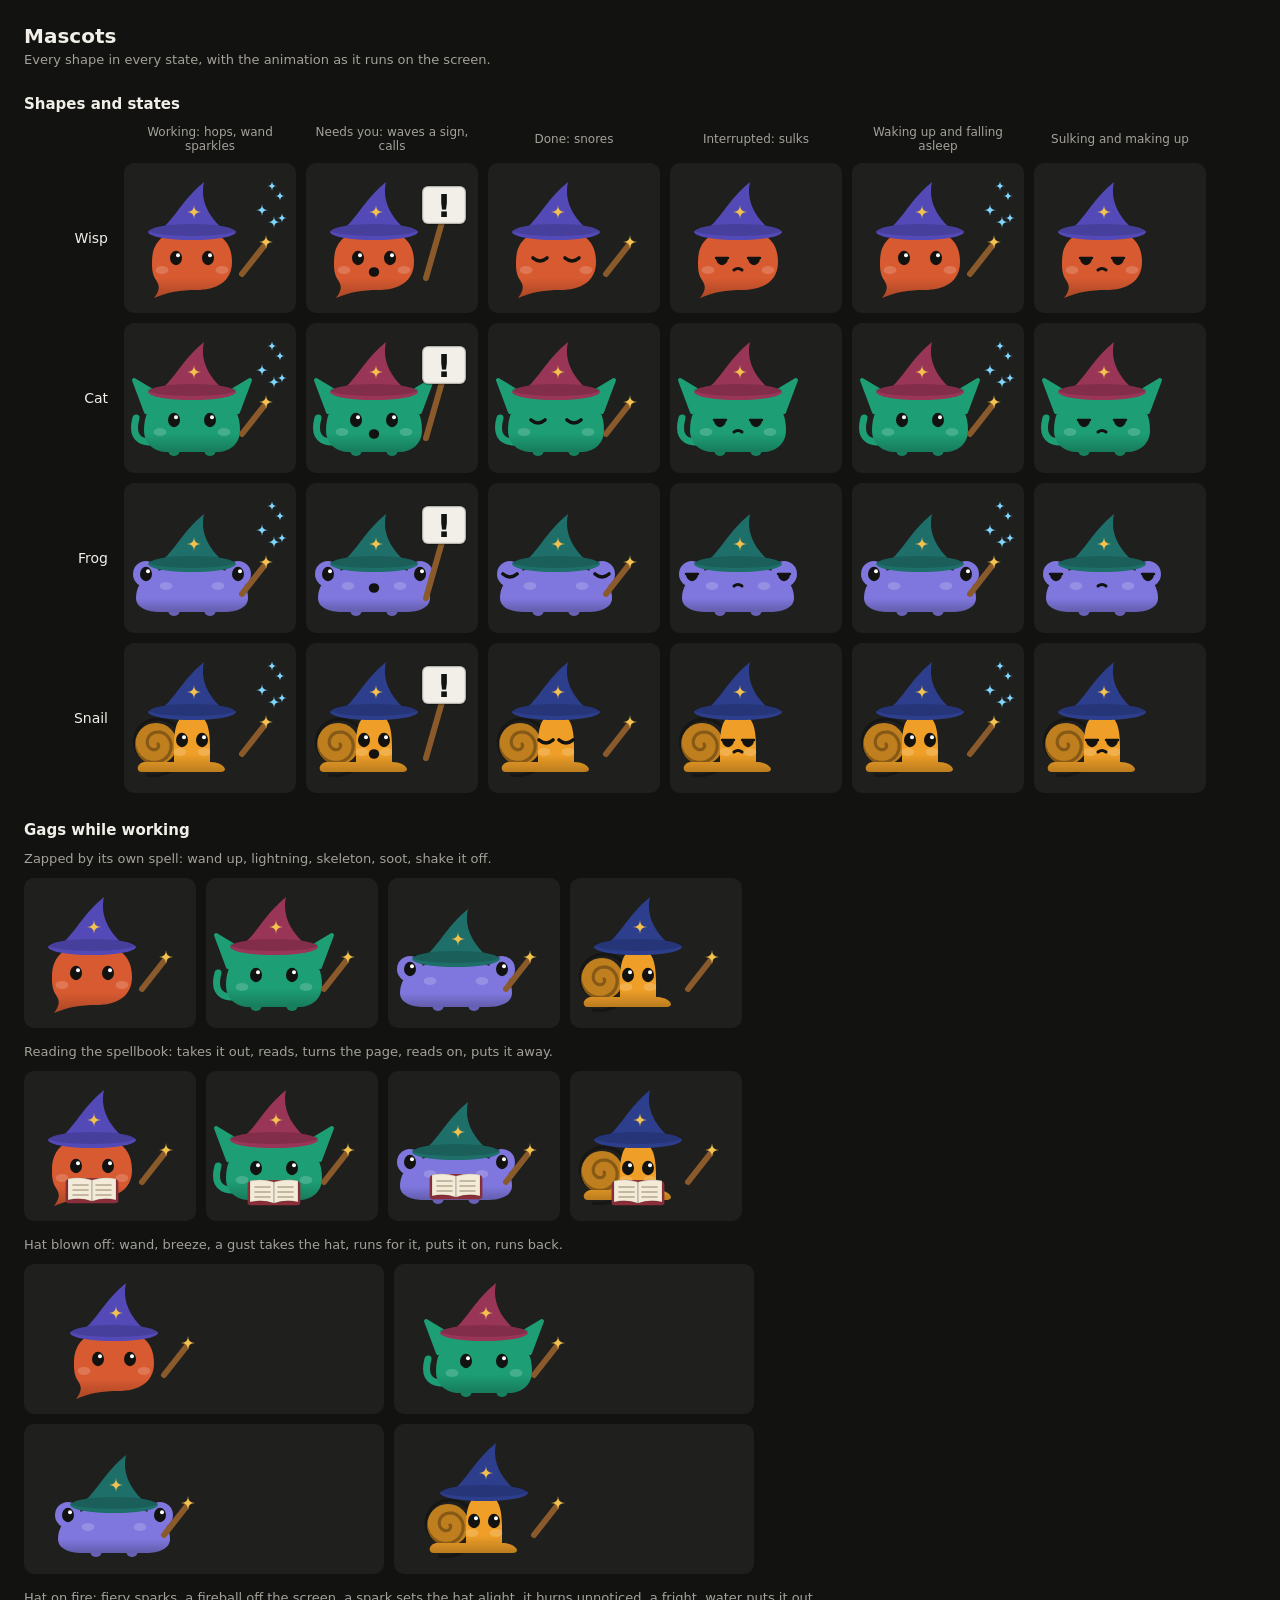
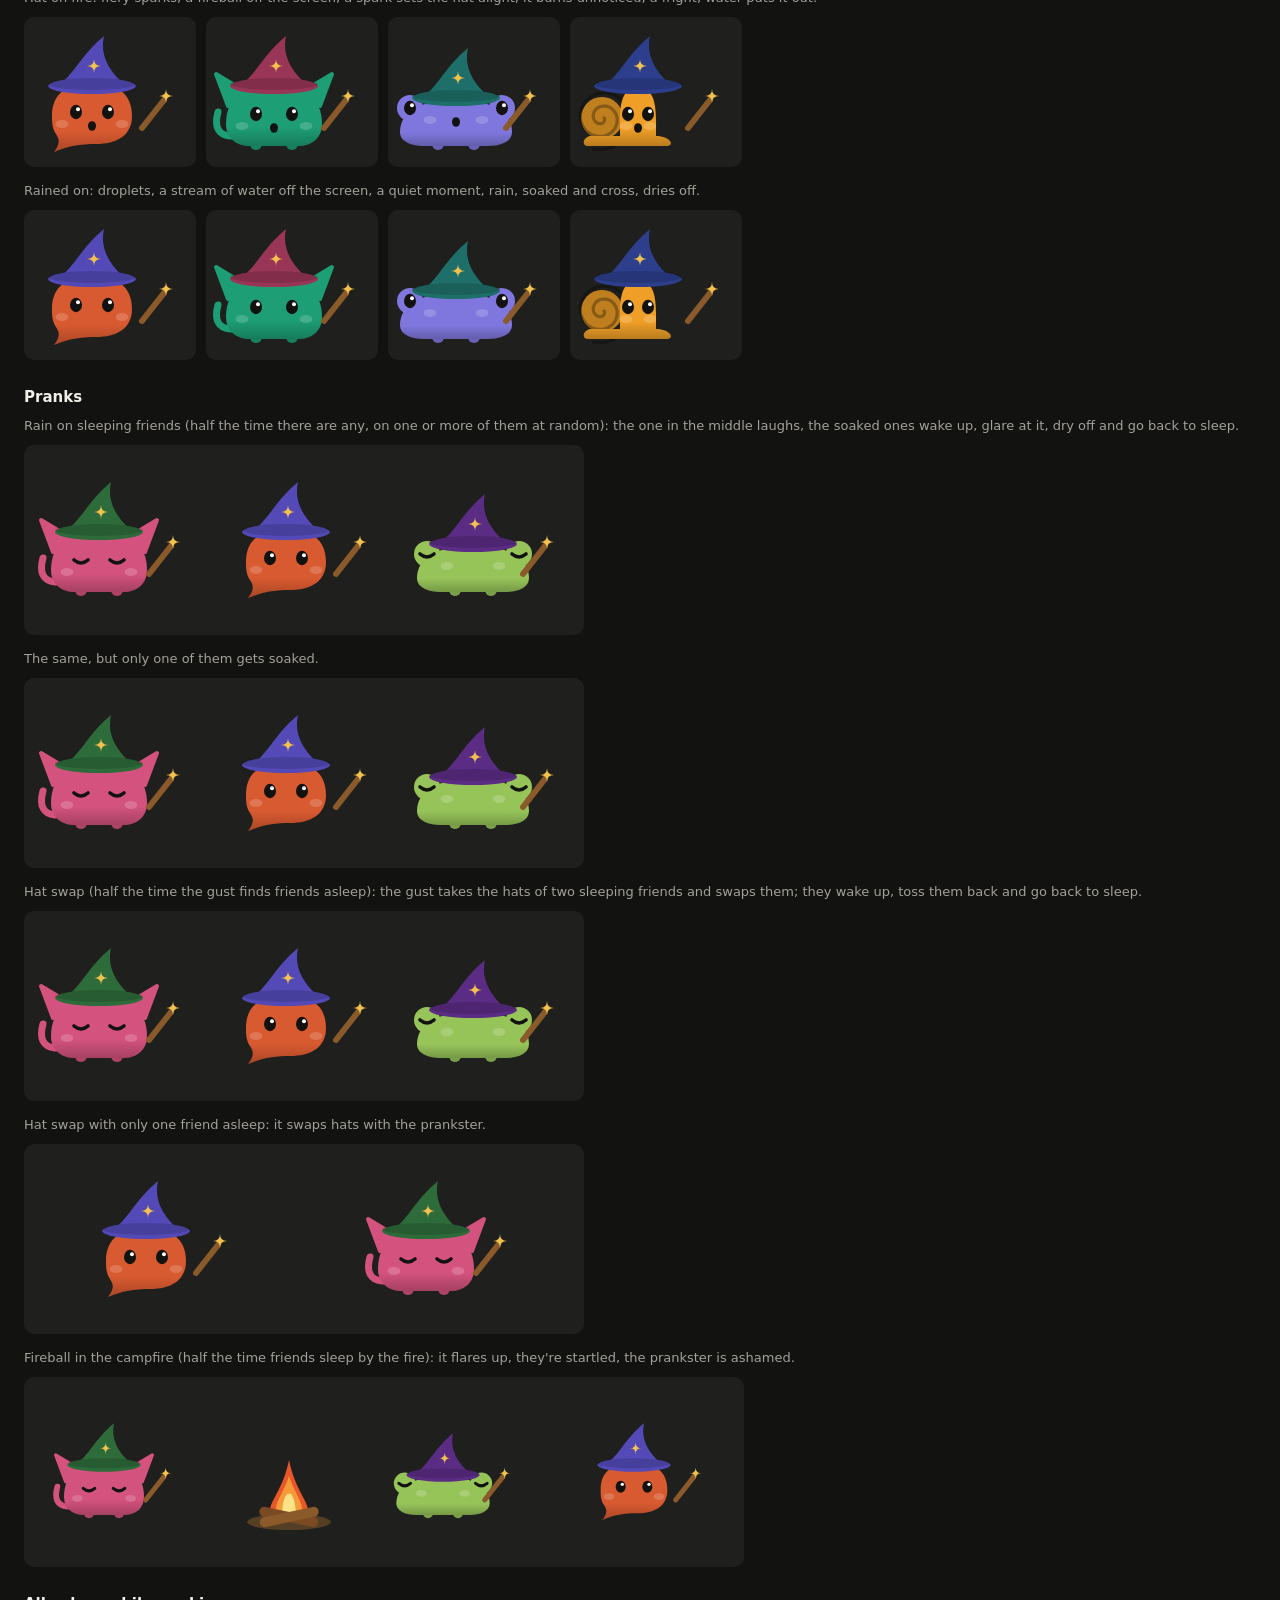
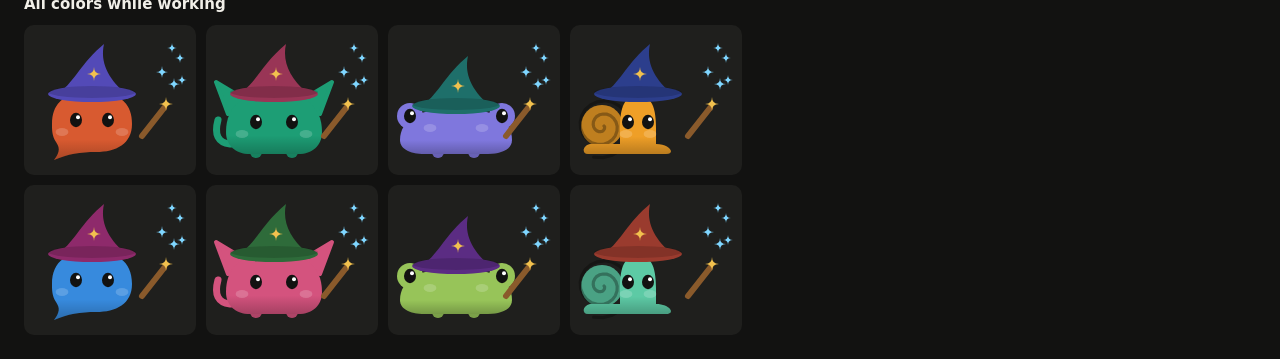
==== commit b4e24bf1: "Add pranks on sleeping friends, a hat color per mascot, and fix the fire spell hiding its caster Wit" ====
--- a/daemon/internal/server/web/gallery.html
+++ b/daemon/internal/server/web/gallery.html
@@ -19,6 +19,11 @@
   /* The gust's run for the hat goes well to the right of the mascot. */
   .colors.wide { grid-template-columns: repeat(2, 360px); }
   .wide .cell { justify-content: flex-start; padding-left: 30px; }
+  /* A prank: three mascots side by side, the prankster in the middle. */
+  .scene { position: relative; background: #1f1f1d; border-radius: 10px; width: 560px; height: 190px; display: flex; align-items: center; justify-content: space-around; }
+  .scene svg.mascot { width: 156px; height: 120px; }
+  #blaze { width: 720px; }
+  #blaze svg.mascot { width: 130px; height: 100px; }
 </style>
 <link rel="stylesheet" href="mascot.css">
 </head>
@@ -40,6 +45,19 @@
 <div class="colors" id="gags-fire" style="margin-top: 12px"></div>
 <p style="margin-top: 16px">Rained on: droplets, a stream of water off the screen, a quiet moment, rain, soaked and cross, dries off.</p>
 <div class="colors" id="gags-rain" style="margin-top: 12px"></div>
+
+<h2>Pranks</h2>
+<p>Rain on sleeping friends (half the time there are any, on one or more of them at random): the one in the middle laughs, the soaked ones wake up, glare at it, dry off and go back to sleep.</p>
+<div class="scene" id="prank-all" style="margin-top: 12px"></div>
+<p style="margin-top: 16px">The same, but only one of them gets soaked.</p>
+<div class="scene" id="prank-one" style="margin-top: 12px"></div>
+
+<p style="margin-top: 16px">Hat swap (half the time the gust finds friends asleep): the gust takes the hats of two sleeping friends and swaps them; they wake up, toss them back and go back to sleep.</p>
+<div class="scene" id="swap-two" style="margin-top: 12px"></div>
+<p style="margin-top: 16px">Hat swap with only one friend asleep: it swaps hats with the prankster.</p>
+<div class="scene" id="swap-one" style="margin-top: 12px"></div>
+<p style="margin-top: 16px">Fireball in the campfire (half the time friends sleep by the fire): it flares up, they're startled, the prankster is ashamed.</p>
+<div class="scene" id="blaze" style="margin-top: 12px"></div>
 
 <h2>All colors while working</h2>
 <div class="colors" id="colors"></div>
@@ -72,6 +90,78 @@
 document.getElementById("gags-gust").innerHTML = NAMES.map((_, shape) => cell(shape, "gust")).join("");
 document.getElementById("gags-fire").innerHTML = NAMES.map((_, shape) => cell(shape, "fire")).join("");
 document.getElementById("gags-rain").innerHTML = NAMES.map((_, shape) => cell(shape, "rain")).join("");
+
+// Prank scenes: the one in the middle casts the rain as a prank ("prank",
+// looping), and each friend it lands on (soaked: left, right) is "soaked"
+// from PRANK_AT into each loop, glaring towards the middle; otherwise asleep.
+function prankScene(el, soaked) {
+  const friends = [[5, 1], [6, -1]]; // mascot, side the prankster is on
+  el.innerHTML = `<div data-i="0"></div><div>${mascotSVG(0, "prank")}</div><div data-i="1"></div>`;
+  const start = Date.now();
+  const slots = el.querySelectorAll("[data-i]");
+  setInterval(() => {
+    const t = (Date.now() - start) % RAIN;
+    slots.forEach((slot, i) => {
+      const [index, side] = friends[i];
+      const status = soaked[i] && t >= PRANK_AT && t < PRANK_AT + SOAK ? "soaked" : "done";
+      if (slot.dataset.status === status) return;
+      slot.dataset.status = status;
+      slot.innerHTML = mascotSVG(index, status, null, { side });
+    });
+  }, 20);
+}
+prankScene(document.getElementById("prank-all"), [true, true]);
+prankScene(document.getElementById("prank-one"), [true, false]);
+
+// Hat swap scenes, every 12 s: the prankster casts the gust ("blow", or
+// "blowswap" when it's in the swap itself); SWAP_AT in, the two in the swap
+// get their hats swapped (flyHats), a sleeping one drawn "hatswap" for SWAP.
+// cast is the prankster's slot, pair the two slots in the swap; each slot is
+// [mascot, status when nothing happens].
+function swapScene(el, slots, cast, pair) {
+  const play = () => {
+    el.innerHTML = slots.map(() => "<div></div>").join("");
+    const cells = [...el.children];
+    const sideOf = (i, j) => (cells[j].getBoundingClientRect().x > cells[i].getBoundingClientRect().x ? 1 : -1);
+    const draw = (i, status, opts) => { cells[i].innerHTML = mascotSVG(slots[i][0], status, null, opts); };
+    slots.forEach(([, status], i) => draw(i, status));
+    const [a, b] = pair, other = i => (i === a ? b : a);
+    draw(cast, pair.includes(cast) ? "blowswap" : "blow", { side: sideOf(cast, other(cast)), other: slots[other(cast)][0] });
+    const box = i => {
+      const r = cells[i].firstElementChild.getBoundingClientRect(), s = el.getBoundingClientRect();
+      return { x: r.x - s.x, y: r.y - s.y, w: r.width, h: r.height };
+    };
+    flyHats(el, pair.map(i => ({ index: slots[i][0], box: box(i), side: sideOf(i, other(i)) })), SWAP_AT);
+    setTimeout(() => pair.forEach(i => { if (i !== cast) draw(i, "hatswap", { side: sideOf(i, other(i)), other: slots[other(i)][0] }); }), SWAP_AT);
+    setTimeout(() => pair.forEach(i => { if (i !== cast) draw(i, "done"); }), SWAP_AT + SWAP);
+  };
+  play();
+  setInterval(play, 12000);
+}
+swapScene(document.getElementById("swap-two"), [[5, "done"], [0, "working"], [6, "done"]], 1, [0, 2]);
+swapScene(document.getElementById("swap-one"), [[0, "working"], [5, "done"]], 0, [0, 1]);
+
+// The fire prank scene, every 12 s: two asleep by a campfire, the prankster
+// on the right ("fireprank"); BLAZE_AT in the fireball lands in the fire
+// (dropFireball) and the two are "startled" for STARTLE.
+function blazeScene(el) {
+  const play = () => {
+    el.innerHTML = `<div>${mascotSVG(5, "done")}</div><div class="fire-cell">${campfireSVG()}</div><div>${mascotSVG(6, "done")}</div>` +
+      `<div>${mascotSVG(0, "fireprank", null, { side: -1 })}</div>`;
+    const [a, fire, b] = el.children;
+    fire.firstElementChild.style.cssText = "width:88px;height:120px;display:block";
+    const s = el.getBoundingClientRect(), r = fire.firstElementChild.getBoundingClientRect();
+    dropFireball(el, { el: fire, x: r.x - s.x, y: r.y - s.y, w: r.width, h: r.height }, BLAZE_AT);
+    setTimeout(() => {
+      a.innerHTML = mascotSVG(5, "startled", null, { side: 1 });
+      b.innerHTML = mascotSVG(6, "startled", null, { side: -1 });
+    }, BLAZE_AT);
+    setTimeout(() => { a.innerHTML = mascotSVG(5, "done"); b.innerHTML = mascotSVG(6, "done"); }, BLAZE_AT + STARTLE);
+  };
+  play();
+  setInterval(play, 12000);
+}
+blazeScene(document.getElementById("blaze"));
 
 // Loops of changes between states. Like the screen, each redraw passes how
 // long ago the last change started, so animations carry on smoothly from it.
--- a/daemon/internal/server/web/mascot.css
+++ b/daemon/internal/server/web/mascot.css
@@ -390,6 +390,16 @@
   26.67%, 33.33% { transform: rotate(-15deg) } 30% { transform: rotate(-10deg) }
   37.5%, 100% { transform: rotate(0) }
 }
+/* As a prank the wand goes upright instead (its tip at 55, 28), so the
+   stream shoots straight up. */
+.mascot .prank-wand { transform-box: view-box; transform-origin: 55px 48px; animation: prank-wand 12s ease-in-out infinite; }
+@keyframes prank-wand {
+  0% { transform: rotate(0) } 2.33%, 7%, 11.67%, 16.33% { transform: rotate(-18deg) }
+  4.67%, 9.33%, 14%, 18.67% { transform: rotate(6deg) } 20% { transform: rotate(0) }
+  22.08% { transform: rotate(10deg) } 23.33%, 35% { transform: rotate(-38deg) }
+  26.67%, 33.33% { transform: rotate(-40deg) } 30% { transform: rotate(-36deg) }
+  37.5%, 100% { transform: rotate(0) }
+}
 /* Droplets burst off the wand's tip at each swing up and drift away. */
 .mascot .rain-spark { opacity: 0; transform-box: fill-box; transform-origin: center; animation: rain-spark 12s ease-out infinite; }
 @keyframes rain-spark {
@@ -410,7 +420,8 @@
   38.33% { opacity: 1; stroke-dashoffset: -100 }
   38.34%, 100% { opacity: 0; stroke-dashoffset: -100 }
 }
-.mascot .rain-head { opacity: 0; transform-box: view-box; transform-origin: 0 0; animation: rain-head 12s linear infinite; }
+.mascot .rain-head, .mascot .prank-head { opacity: 0; transform-box: view-box; transform-origin: 0 0; animation: rain-head 12s linear infinite; }
+.mascot .prank-head { animation-name: prank-head; }
 .mascot .rain-head-pulse { transform-box: view-box; transform-origin: 0 0; animation: rain-head-pulse .2s ease-in-out infinite alternate; }
 @keyframes rain-head-pulse { from { transform: scale(.9, 1.1) } to { transform: scale(1.1, .9) } }
 /* Darker patches and bright glints run along the stream, at different
@@ -475,3 +486,187 @@
   0%, 57%, 89%, 100% { transform: translateY(0) rotate(0) }
   61%, 83% { transform: translateY(1.2px) rotate(-5deg) }
 }
+/* The rain spell as a prank (mascotSVG "prank", on the rain's 12 s, see
+   life.js): the rain falls on its friends from 6.6 s (PRANK_AT in the
+   script); 1.5 s later (LAUGH_AFTER) its eyes squeeze shut and it laughs for
+   3 s (8.1-11.1 s), shaking with laughter (prank-shake, made in the script). */
+.mascot .prank-eyes, .mascot .prank-laugh { animation: 12s step-end infinite; }
+.mascot .prank-eyes { animation-name: prank-eyes; }
+.mascot .prank-laugh { opacity: 0; animation-name: prank-laugh; }
+@keyframes prank-eyes { 0% { opacity: 1 } 67.5% { opacity: 0 } 92.5% { opacity: 1 } }
+@keyframes prank-laugh { 0% { opacity: 0 } 67.5% { opacity: 1 } 92.5% { opacity: 0 } }
+.mascot .prank-shake { animation: prank-shake 12s linear infinite; }
+/* Soaked by a prank (mascotSVG "soaked"; 5 s = SOAK in the script),
+   played once. Asleep, the rain hits it (0-2.4 s); it wakes with
+   a start (0.3 s) looking up, gets wet, droops and glares at the prankster
+   (--side) with cross brows, puffs "hmph" at it twice (2.5, 3 s), dries off
+   with a little steam (3.3-4.2 s) and its eyes close again (4-4.6 s). */
+.mascot .soak-drop { opacity: 0; animation: soak-drop 5s linear 1 forwards; }
+@keyframes soak-drop {
+  0%, 8%, 16%, 24%, 32%, 40% { opacity: .9; transform: translateY(0) }
+  7.6%, 15.6%, 23.6%, 31.6%, 39.6%, 47.6% { opacity: .9; transform: translateY(62px) }
+  7.8%, 15.8%, 23.8%, 31.8%, 39.8%, 47.8%, 100% { opacity: 0; transform: translateY(62px) }
+}
+.mascot .soak-shut { animation: soak-shut 5s step-end 1 forwards; }
+@keyframes soak-shut { 0% { opacity: 1 } 6% { opacity: 0 } 92% { opacity: 1 } }
+.mascot .soak-eyes { opacity: 0; transform-box: fill-box; transform-origin: center; animation: soak-eyes 5s ease-in-out 1 forwards; }
+@keyframes soak-eyes {
+  0%, 5.9% { opacity: 0; transform: translate(0, -2.4px) scale(1.25) }
+  6%, 16% { opacity: 1; transform: translate(0, -2.4px) scale(1.25) }
+  20%, 68% { opacity: 1; transform: translate(calc(var(--side) * 1.8px), .4px) scale(1, .7) }
+  74% { opacity: 1; transform: translate(0, 0) scale(1) }
+  82% { opacity: 1; transform: translate(0, .3px) scale(1, .55) }
+  91.9% { opacity: 1; transform: translate(0, .6px) scale(1, .12) }
+  92%, 100% { opacity: 0; transform: translate(0, .6px) scale(1, .12) }
+}
+.mascot .soak-wet { opacity: 0; animation: soak-wet 5s ease-in-out 1 forwards; }
+@keyframes soak-wet { 0%, 8% { opacity: 0 } 18%, 66% { opacity: .4 } 84%, 100% { opacity: 0 } }
+.mascot .soak-cross { opacity: 0; animation: soak-cross 5s ease-in-out 1 forwards; }
+@keyframes soak-cross { 0%, 17% { opacity: 0 } 21%, 70% { opacity: 1 } 74%, 100% { opacity: 0 } }
+.mascot .soak-hat { transform-box: view-box; animation: soak-hat 5s ease-in-out 1 forwards; }
+@keyframes soak-hat {
+  0%, 10%, 80%, 100% { transform: translateY(0) rotate(0) }
+  18%, 70% { transform: translateY(1.2px) rotate(-5deg) }
+}
+.mascot .soak-drip { opacity: 0; animation: soak-drip 5s ease-in 1 forwards; }
+@keyframes soak-drip {
+  0%, 19.9% { opacity: 0; transform: translateY(0) }
+  20%, 36%, 52% { opacity: .9; transform: translateY(0) }
+  27%, 43%, 59% { opacity: 0; transform: translateY(6px) }
+  27.1%, 43.1% { transform: translateY(0) }
+  100% { opacity: 0; transform: translateY(6px) }
+}
+.mascot .soak-steam { opacity: 0; transform-box: fill-box; transform-origin: center; animation: soak-steam 5s ease-out 1 forwards; }
+@keyframes soak-steam {
+  0%, 66% { opacity: 0; transform: translate(0, 0) scale(.5) }
+  70% { opacity: .6; transform: translate(0, -2px) scale(.8) }
+  84%, 100% { opacity: 0; transform: translate(var(--dx), -12px) scale(1.5) }
+}
+.mascot .soak-puff { opacity: 0; animation: soak-puff 5s ease-out 1 forwards; }
+@keyframes soak-puff {
+  0%, 49.9% { opacity: 0; transform: translate(0, 0) }
+  50% { opacity: .8; transform: translate(0, 0) }
+  58%, 100% { opacity: 0; transform: translate(calc(var(--side) * 3px), -5px) }
+}
+/* The gust spell as a prank (see life.js and SWAP in the script). The
+   prankster ("blow", "blowswap") waves the wand with the breeze once
+   through, keeping its hat. */
+.mascot .blow-wand { transform-box: view-box; transform-origin: 55px 48px; animation: gust-wand 8s ease-in-out 1 forwards; }
+.mascot .blow-breeze { opacity: 0; animation: gust-breeze 8s linear 1 forwards; }
+/* A hat swap (mascotSVG "hatswap"; 8.4 s = SWAP, played once; "blowswap"
+   plays the hats and eyes from SWAP_AT in). The gust sweeps across (0-0.6 s)
+   and leans it over; its hat goes (0.2 s) and the other one's lands crooked
+   (2.2 s); it wakes (2.6 s), looks up at the hat (3.4-4.4 s), then at the
+   other one; it hops tossing the hat back (5 s), catches its own (5.8 s)
+   and falls asleep again (6.4-8 s). */
+.mascot .swap-own, .mascot .swap-other, .mascot .swap-shut { animation: 8.4s step-end 1 both; }
+.mascot .swap-own { animation-name: swap-own; }
+.mascot .swap-other { opacity: 0; animation-name: swap-other; }
+.mascot .swap-shut { animation-name: swap-shut; }
+@keyframes swap-own { 0% { opacity: 1 } 2.38% { opacity: 0 } 69.05%, 100% { opacity: 1 } }
+@keyframes swap-other { 0% { opacity: 0 } 26.19% { opacity: 1 } 59.52%, 100% { opacity: 0 } }
+@keyframes swap-shut { 0% { opacity: 1 } 30.95% { opacity: 0 } 95.24%, 100% { opacity: 1 } }
+.mascot .swap-eyes { opacity: 0; transform-box: fill-box; transform-origin: center; animation: swap-eyes 8.4s ease-in-out 1 both; }
+@keyframes swap-eyes {
+  0%, 30.9% { opacity: 0; transform: translate(0, 0) scale(1, .2) }
+  30.95% { opacity: 1; transform: translate(0, 0) scale(1, .2) }
+  34% { opacity: 1; transform: translate(0, 0) scale(1) }
+  40.48%, 52.38% { opacity: 1; transform: translate(0, -2.2px) scale(1.15) }
+  55%, 62% { opacity: 1; transform: translate(calc(var(--side) * 1.8px), 0) scale(1) }
+  69.05%, 76.19% { opacity: 1; transform: translate(0, 0) scale(1) }
+  86% { opacity: 1; transform: translate(0, .3px) scale(1, .5) }
+  95.2% { opacity: 1; transform: translate(0, .5px) scale(1, .1) }
+  95.24%, 100% { opacity: 0; transform: translate(0, .5px) scale(1, .1) }
+}
+/* The prankster in its own swap, awake: it looks up at the wrong hat, then
+   at the other one, and is fine again once its hat is back. */
+.mascot .swapc-eyes { animation: swapc-eyes 8.4s ease-in-out 1 both; }
+@keyframes swapc-eyes {
+  0%, 26.19%, 69.05%, 100% { transform: translate(0, 0) }
+  29%, 45% { transform: translate(0, -2.2px) }
+  52.38%, 62% { transform: translate(calc(var(--side) * 1.8px), 0) }
+}
+.mascot .swap-lean { transform-box: fill-box; transform-origin: 50% 100%; animation: swap-lean 8.4s ease-in-out 1 both; }
+@keyframes swap-lean { 0%, 9%, 100% { transform: rotate(0) } 3.5% { transform: rotate(calc(var(--side) * -7deg)) } }
+.mascot .swap-hop { animation: swap-hop 8.4s ease-in-out 1 both; }
+@keyframes swap-hop {
+  0%, 59.52%, 64%, 69.05%, 73%, 100% { transform: translateY(0) }
+  61.5% { transform: translateY(-3px) }
+  71% { transform: translateY(1.5px) }
+}
+.mascot .swap-streak { opacity: 0; animation: swap-streak 8.4s ease-in 1 both; }
+@keyframes swap-streak {
+  0% { opacity: 0; transform: translateX(-50px) }
+  1.2% { opacity: .9 }
+  7%, 100% { opacity: 0; transform: translateX(90px) }
+}
+/* The fire spell as a prank (mascotSVG "fireprank"; 12 s = FIRE_PRANK in
+   the script, see BLAZE_AT). It waves the wand with fiery sparks (to
+   2.4 s), raises it straight up and shoots the fireball off the top of the
+   screen (2.8-3.6 s); its eyes follow it up, wait looking up and about,
+   catch it coming back (6.6 s) and follow it down into the campfire (7.2 s,
+   --side); from 7.4 to 10.8 s it looks ashamed. */
+.mascot .fp-wand { transform-box: view-box; transform-origin: 55px 48px; animation: fp-wand 12s ease-in-out infinite; }
+@keyframes fp-wand {
+  0% { transform: rotate(0) } 2.33%, 7%, 11.67%, 16.33% { transform: rotate(-18deg) }
+  4.67%, 9.33%, 14%, 18.67% { transform: rotate(6deg) } 20% { transform: rotate(0) }
+  22.08% { transform: rotate(10deg) } 23.33%, 28.33% { transform: rotate(-38deg) } 31.67%, 100% { transform: rotate(0) }
+}
+.mascot .fp-spark { opacity: 0; transform-box: fill-box; transform-origin: center; animation: fp-spark 12s ease-out infinite; }
+@keyframes fp-spark {
+  0%, 2.32% { opacity: 0; transform: translate(0, 0) scale(1) }
+  2.33%, 7%, 11.67%, 16.33% { opacity: 1; transform: translate(0, 0) scale(1) }
+  6.08%, 10.75%, 15.42%, 20.08% { opacity: 0; transform: translate(var(--dx), var(--dy)) scale(.3) }
+  6.09%, 10.76%, 15.43% { transform: translate(0, 0) scale(1) }
+  100% { opacity: 0; transform: translate(var(--dx), var(--dy)) scale(.3) }
+}
+/* The fireball (and its trail) flies straight up off the screen. */
+.mascot .fp-ball, .mascot .fp-trail { opacity: 0; transform-box: fill-box; transform-origin: center; animation: fp-ball 12s ease-in infinite; }
+.mascot .fp-trail { filter: opacity(.7); }
+@keyframes fp-ball {
+  0%, 23.32% { opacity: 0; transform: translate(0, 0) scale(.4) }
+  23.33% { opacity: 1; transform: translate(0, 0) scale(.4) }
+  30% { opacity: 1; transform: translate(0, -110px) scale(1.3) }
+  30.01%, 100% { opacity: 0; transform: translate(0, -110px) scale(1.3) }
+}
+.mascot .fp-eyes { animation: fp-eyes 12s ease-in-out infinite; }
+@keyframes fp-eyes {
+  0%, 100% { opacity: 1; transform: translate(0, 0) }
+  2.5%, 20% { opacity: 1; transform: translate(1px, -1.2px) }
+  25%, 31% { opacity: 1; transform: translate(.6px, -2.4px) }
+  36%, 44% { opacity: 1; transform: translate(0, -1.6px) }
+  47% { opacity: 1; transform: translate(-1.4px, -.8px) }
+  50% { opacity: 1; transform: translate(1.4px, -.8px) }
+  53% { opacity: 1; transform: translate(0, -1.6px) }
+  55.5% { opacity: 1; transform: translate(0, -2.4px) }
+  60%, 61.6% { opacity: 1; transform: translate(calc(var(--side) * 1.8px), .3px) }
+  61.7%, 90% { opacity: 0; transform: translate(0, 0) }
+  90.1% { opacity: 1; transform: translate(0, 0) }
+}
+.mascot .fp-shame { opacity: 0; animation: fp-shame 12s step-end infinite; }
+@keyframes fp-shame { 0% { opacity: 0 } 61.67% { opacity: 1 } 90% { opacity: 0 } }
+/* Startled by a fire prank (mascotSVG "startled"; 4 s = STARTLE in the
+   script, played once), asleep by the campfire: the eyes snap open wide at
+   the fire (--side), it gasps, jumps and trembles, calms down (2.6 s) and its
+   eyes close again (3.2 s). */
+.mascot .startle-shut { animation: startle-shut 4s step-end 1 both; }
+@keyframes startle-shut { 0% { opacity: 1 } 2.5% { opacity: 0 } 80%, 100% { opacity: 1 } }
+.mascot .startle-eyes { opacity: 0; transform-box: fill-box; transform-origin: center; animation: startle-eyes 4s ease-out 1 both; }
+@keyframes startle-eyes {
+  0%, 2.4% { opacity: 0; transform: translate(0, 0) scale(1.35) }
+  2.5% { opacity: 1; transform: translate(0, -1px) scale(1.4) }
+  10%, 55% { opacity: 1; transform: translate(calc(var(--side) * 1.6px), -.5px) scale(1.3) }
+  65% { opacity: 1; transform: translate(0, 0) scale(1) }
+  72% { opacity: 1; transform: translate(0, .3px) scale(1, .6) }
+  79.9% { opacity: 1; transform: translate(0, .5px) scale(1, .1) }
+  80%, 100% { opacity: 0; transform: translate(0, .5px) scale(1, .1) }
+}
+.mascot .startle-gasp { transform-box: fill-box; transform-origin: center; animation: startle-gasp 4s ease-out 1 both; }
+@keyframes startle-gasp { 0%, 2.5%, 60%, 100% { transform: scale(1, 0) } 5%, 55% { transform: scale(1, 1) } }
+.mascot .startle-jump { animation: startle-jump 4s ease-in-out 1 both; }
+@keyframes startle-jump {
+  0%, 2.5%, 11%, 50%, 100% { transform: translate(0, 0) }
+  6% { transform: translate(0, -7px) }
+  14%, 20%, 26%, 32%, 38%, 44% { transform: translate(-.6px, 0) }
+  17%, 23%, 29%, 35%, 41%, 47% { transform: translate(.6px, 0) }
+}
